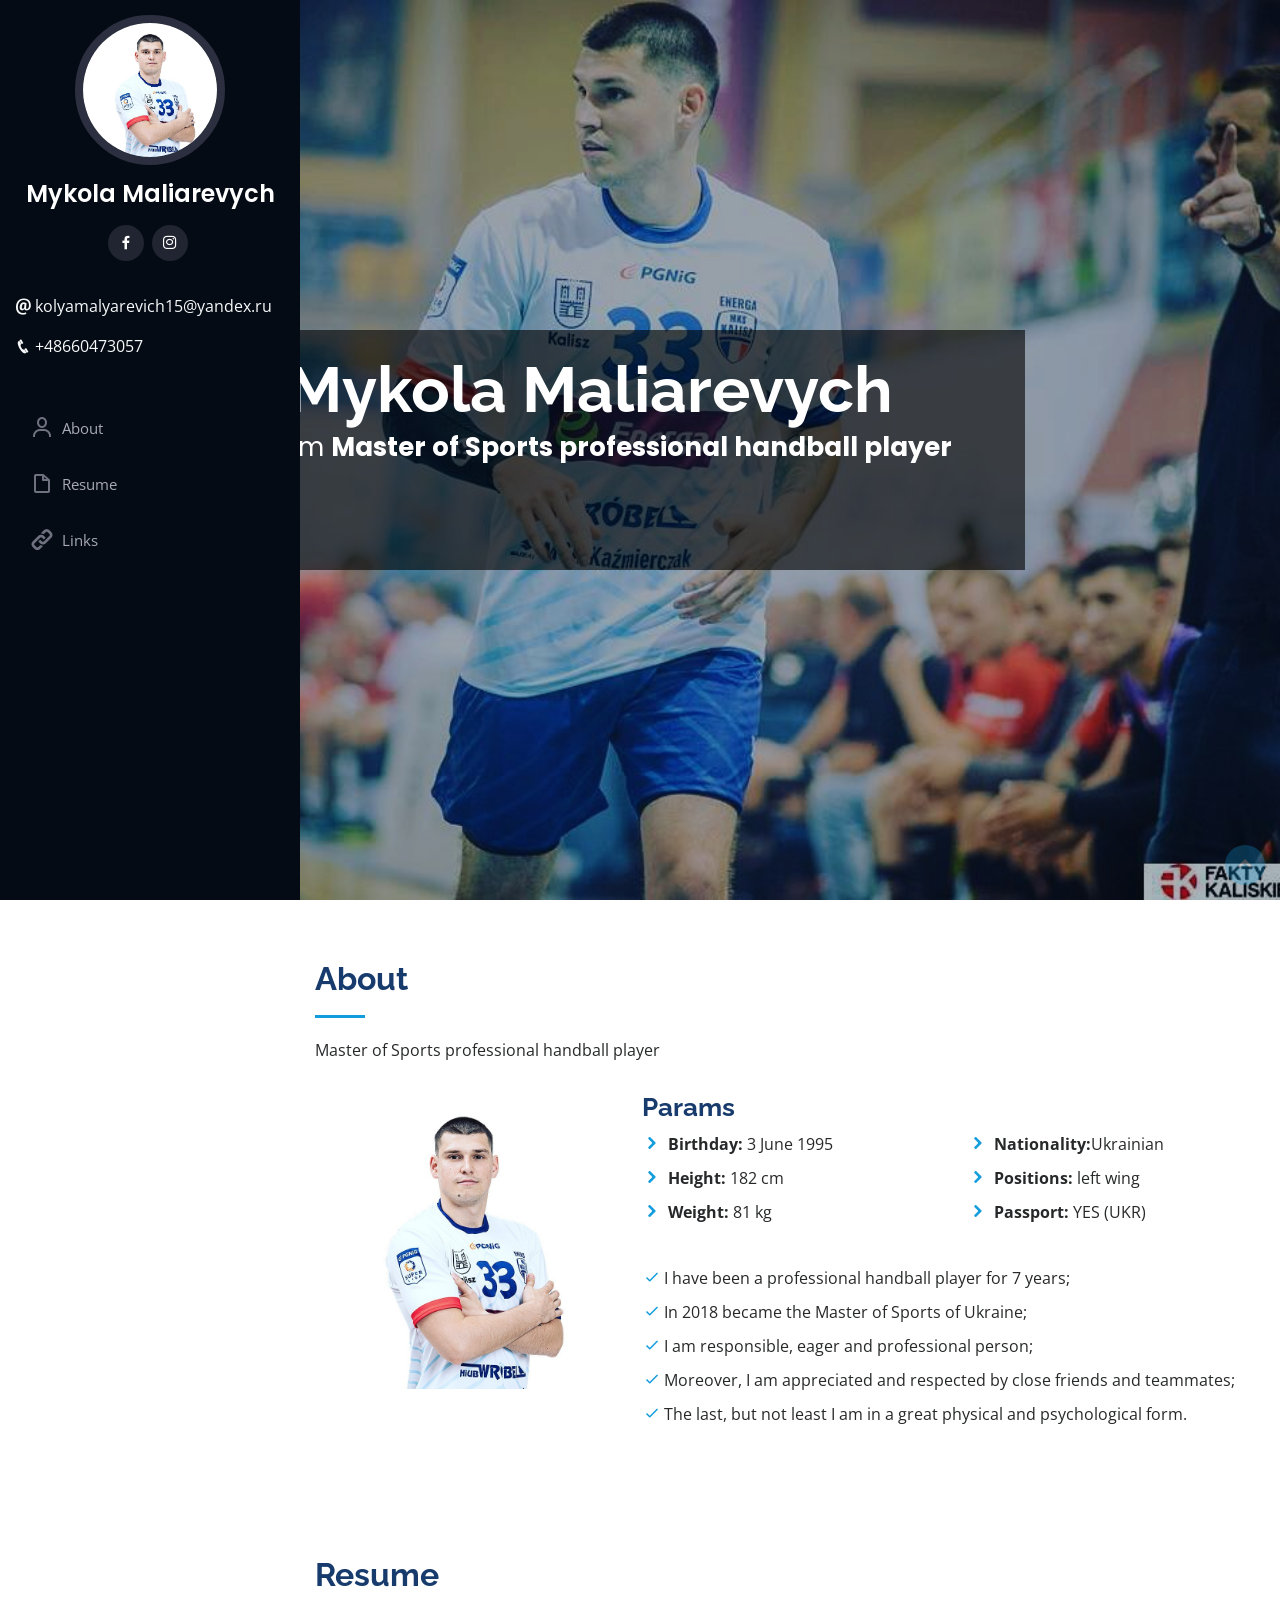
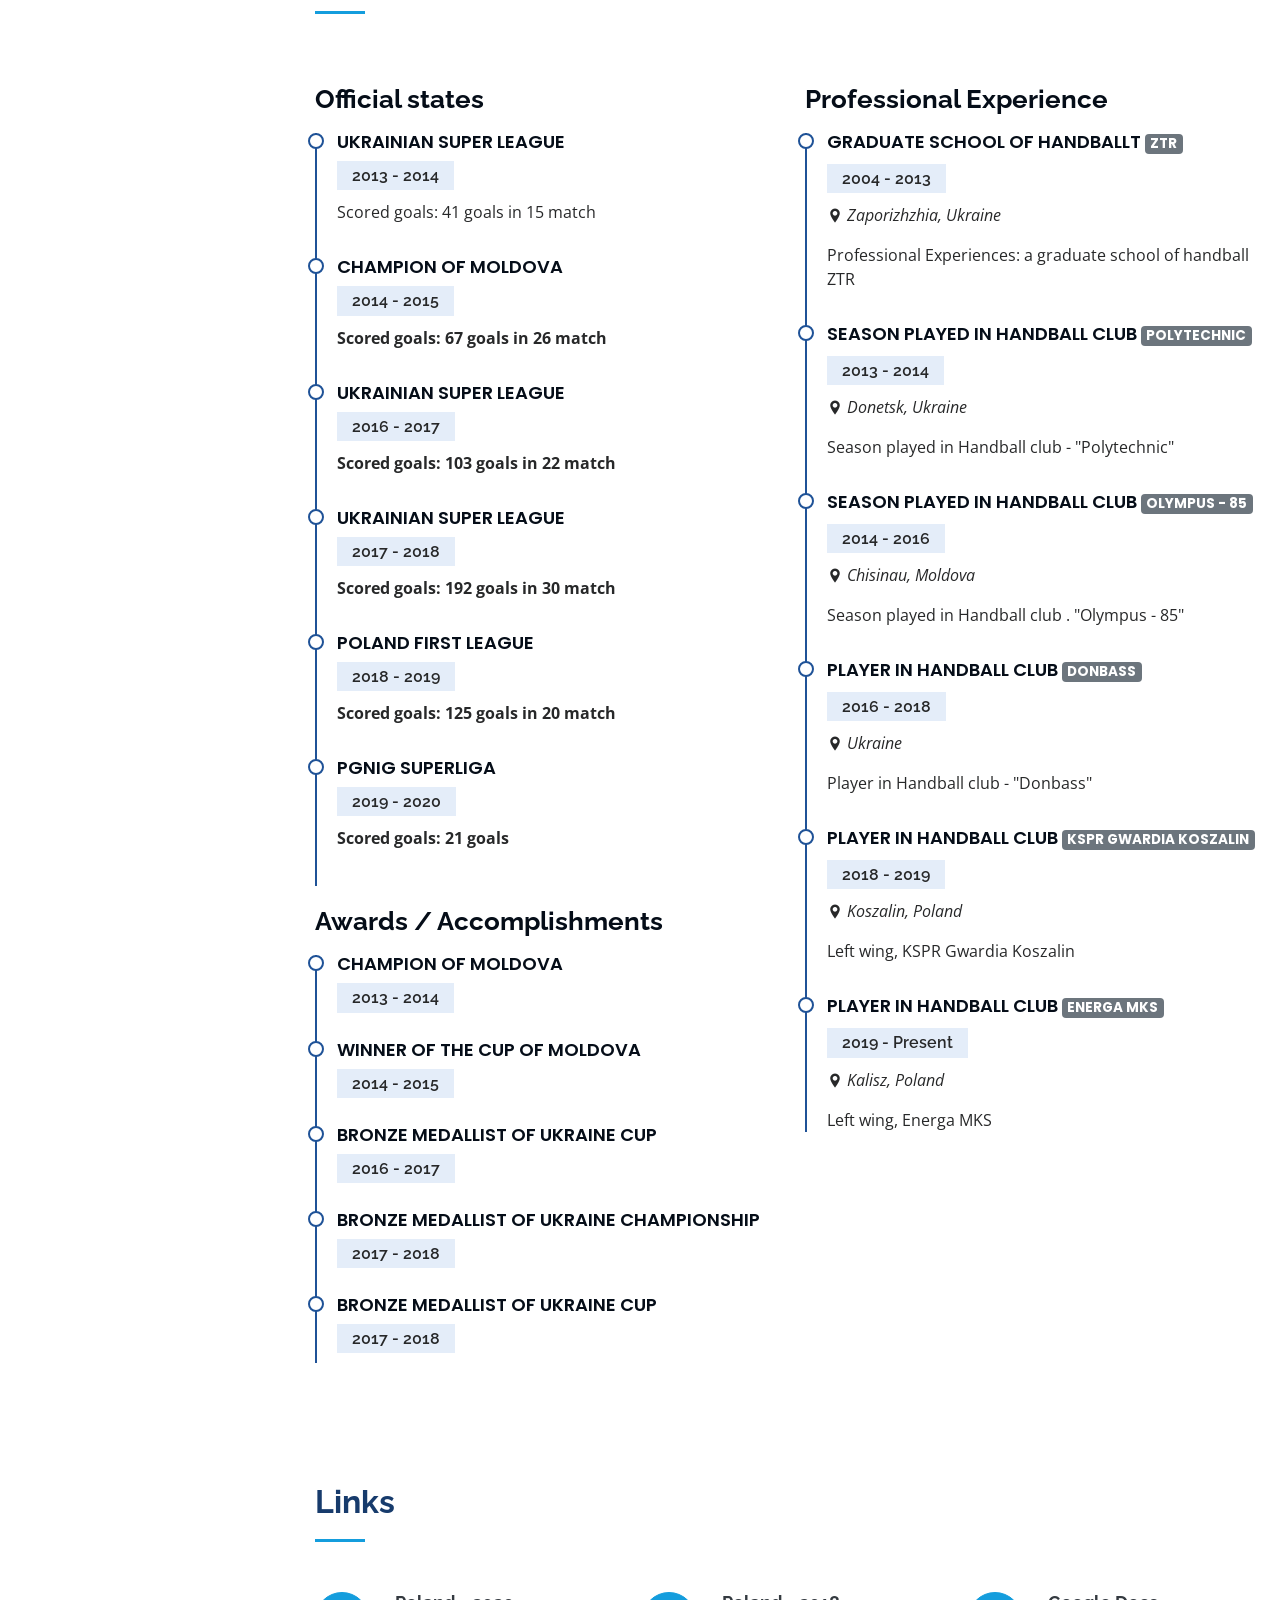
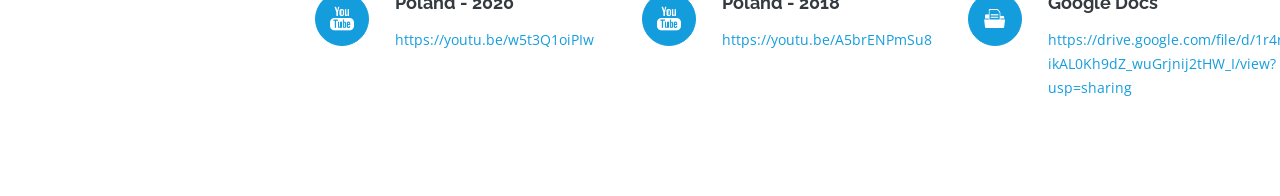
==== index.html @ 7cda7e7c "init" ====
<!DOCTYPE html>
<html lang="en">

<head>
  <meta charset="utf-8">
  <meta content="width=device-width, initial-scale=1.0" name="viewport">

  <title>Mykola Maliarevych - CV</title>
  <meta content="" name="descriptison">
  <meta content="" name="keywords">

  <!-- Favicons -->
  <link href="assets/img/favicon.png" rel="icon">
  <link href="assets/img/apple-touch-icon.png" rel="apple-touch-icon">

  <!-- Google Fonts -->
  <link
    href="https://fonts.googleapis.com/css?family=Open+Sans:300,300i,400,400i,600,600i,700,700i|Raleway:300,300i,400,400i,500,500i,600,600i,700,700i|Poppins:300,300i,400,400i,500,500i,600,600i,700,700i"
    rel="stylesheet">

  <!-- Vendor CSS Files -->
  <link href="assets/vendor/bootstrap/css/bootstrap.min.css" rel="stylesheet">
  <link href="assets/vendor/icofont/icofont.min.css" rel="stylesheet">
  <link href="assets/vendor/boxicons/css/boxicons.min.css" rel="stylesheet">
  <link href="assets/vendor/venobox/venobox.css" rel="stylesheet">
  <link href="assets/vendor/owl.carousel/assets/owl.carousel.min.css" rel="stylesheet">
  <link href="assets/vendor/aos/aos.css" rel="stylesheet">

  <!-- Template Main CSS File -->
  <link href="assets/css/style.css" rel="stylesheet">

  <!-- =======================================================
  * Template Name: iPortfolio - v1.2.1
  * Template URL: https://bootstrapmade.com/iportfolio-bootstrap-portfolio-websites-template/
  * Author: BootstrapMade.com
  * License: https://bootstrapmade.com/license/
  ======================================================== -->
</head>

<body>
  <!-- ======= Mobile nav toggle button ======= -->
  <button type="button" class="mobile-nav-toggle d-xl-none"><i class="icofont-navigation-menu"></i></button>

  <!-- ======= Header ======= -->
  <header id="header">
    <div class="d-flex flex-column">

      <div class="profile">
        <img src="assets/img/profile-img.jpg" alt="" class="img-fluid rounded-circle">
        <h1 class="text-light"><a href="index.html">Mykola Maliarevych</a></h1>
        <div class="social-links mt-3 text-center">
          <a href="https://www.facebook.com/kolya.malyarevich" class="facebook"><i class="bx bxl-facebook"></i></a>
          <a href="https://www.instagram.com/kolya_maliarevych/" class="instagram"><i class="bx bxl-instagram"></i></a>
          <!-- <a href="#" class="linkedin"><i class="bx bxl-linkedin"></i></a> -->
        </div>
        <div>
          <p class="text-light"><i class="icofont-ui-email"> </i> <span> kolyamalyarevich15@yandex.ru</span></p>
          <p class="text-light"><i class="icofont-phone"></i></i> <span> +48660473057</span></p>
        </div>
      </div>

      <nav class="nav-menu">
        <ul>
          <!-- <li class="active"><a href="#hero"><i class="bx bx-home"></i> <span>Home</span></a></li>  -->
          <li><a href="#about"><i class="bx bx-user"></i> <span>About</span></a></li>
          <li><a href="#resume"><i class="bx bx-file-blank"></i> <span>Resume</span></a></li>
          <li><a href="#links"><i class="icofont-link"></i> Links</a></li>

        </ul>
      </nav><!-- .nav-menu -->
      <button type="button" class="mobile-nav-toggle d-xl-none"><i class="icofont-navigation-menu"></i></button>

    </div>
  </header><!-- End Header -->
  <header id="header2">
    <div class="d-flex flex-column">

      <div class="profile">
        <img src="assets/img/profile-img.jpg" alt="" class="img-fluid rounded-circle">
        <h1 class="text-light"><a href="index.html">Mykola Maliarevych</a></h1>
        <div class="social-links mt-3 text-center">
          <a href="https://www.facebook.com/kolya.malyarevich" class="facebook"><i class="bx bxl-facebook"></i></a>
          <a href="https://www.instagram.com/kolya_maliarevych/" class="instagram"><i class="bx bxl-instagram"></i></a>
          <!-- <a href="#" class="linkedin"><i class="bx bxl-linkedin"></i></a> -->
        </div>
        <hr>
        <div>
          <p class="text-light"><i class="icofont-ui-email"> </i> <span> kolyamalyarevich15@yandex.ru</span></p>
          <p class="text-light"><i class="icofont-phone"></i></i> <span> +48660473057</span></p>
        </div>
      </div>

      <nav class="nav-menu">
        <ul>
          <!-- <li class="active"><a href="#hero"><i class="bx bx-home"></i> <span>Home</span></a></li>  -->
          <li><a href="#about"><i class="bx bx-user"></i> <span>About</span></a></li>
          <li><a href="#resume"><i class="bx bx-file-blank"></i> <span>Resume</span></a></li>
          <li><a href="#links"><i class="icofont-link"></i> Links</a></li>

        </ul>
      </nav><!-- .nav-menu -->
      <button type="button" class="mobile-nav-toggle d-xl-none"><i class="icofont-navigation-menu"></i></button>

    </div>
  </header><!-- End Header -->

  <!-- ======= Hero Section ======= -->
  <section id="hero" class="d-flex flex-column justify-content-center align-items-center">
    <div class="hero-container" data-aos="fade-in">
      <h1>Mykola Maliarevych</h1>
      <p>I'm <b>Master of Sports professional handball player</b></p>
    </div>
  </section><!-- End Hero -->

  <main id="main">

    <!-- ======= About Section ======= -->
    <section id="about" class="about">
      <div class="container">

        <div class="section-title">
          <h2>About</h2>
          <p>Master of Sports professional handball player</p>
        </div>

        <div class="row">
          <div class="col-lg-4" data-aos="fade-right">
            <img src="assets/img/profile-img.jpg" class="img-fluid" alt="">
          </div>
          <div class="col-lg-8 pt-4 pt-lg-0 content" data-aos="fade-left">
            <h3>Params</h3>
            <div class="row">
              <div class="col-lg-6">
                <ul>
                  <li><i class="icofont-rounded-right"></i> <strong>Birthday:</strong> 3 June 1995</li>
                  <li><i class="icofont-rounded-right"></i> <strong>Height:</strong> 182 cm</li>
                  <li><i class="icofont-rounded-right"></i> <strong>Weight:</strong> 81 kg</li>
                </ul>
              </div>
              <div class="col-lg-6">
                <ul>
                  <li><i class="icofont-rounded-right"></i> <strong>Nationality:</strong>Ukrainian</li>
                  <li><i class="icofont-rounded-right"></i> <strong>Positions:</strong> left wing</li>
                  <li><i class="icofont-rounded-right"></i> <strong>Passport:</strong> YES (UKR)</li>
                </ul>
              </div>
            </div>
            <p>
              <ul class="list-group">
                <li><i class="icofont-check-alt"></i>I have been a professional handball player for 7 years;</li>
                <li><i class="icofont-check-alt"></i>In 2018 became the Master of Sports of Ukraine;</li>
                <li><i class="icofont-check-alt"></i>I am responsible, eager and professional person;</li>
                <li><i class="icofont-check-alt"></i>Moreover, I am appreciated and respected by close friends and teammates;</li>
                <li><i class="icofont-check-alt"></i>The last, but not least I am in a great physical and psychological form.</li>
              </ul>
            </p>
          </div>
        </div>

      </div>
    </section><!-- End About Section -->

    <!-- ======= Facts Section ======= -->
    <!-- <section id="facts" class="facts">
      <div class="container">

        <div class="section-title">
          <h2>Facts</h2>
          <p>Magnam dolores commodi suscipit. Necessitatibus eius consequatur ex aliquid fuga eum quidem. Sit sint
            consectetur velit. Quisquam quos quisquam cupiditate. Et nemo qui impedit suscipit alias ea. Quia fugiat sit
            in iste officiis commodi quidem hic quas.</p>
        </div>

        <div class="row no-gutters">

          <div class="col-lg-3 col-md-6 d-md-flex align-items-md-stretch" data-aos="fade-up">
            <div class="count-box">
              <i class="icofont-simple-smile"></i>
              <span data-toggle="counter-up">232</span>
              <p><strong>Happy Clients</strong> consequuntur quae</p>
            </div>
          </div>

          <div class="col-lg-3 col-md-6 d-md-flex align-items-md-stretch" data-aos="fade-up" data-aos-delay="100">
            <div class="count-box">
              <i class="icofont-document-folder"></i>
              <span data-toggle="counter-up">521</span>
              <p><strong>Projects</strong> adipisci atque cum quia aut</p>
            </div>
          </div>

          <div class="col-lg-3 col-md-6 d-md-flex align-items-md-stretch" data-aos="fade-up" data-aos-delay="200">
            <div class="count-box">
              <i class="icofont-live-support"></i>
              <span data-toggle="counter-up">1,463</span>
              <p><strong>Hours Of Support</strong> aut commodi quaerat</p>
            </div>
          </div>

          <div class="col-lg-3 col-md-6 d-md-flex align-items-md-stretch" data-aos="fade-up" data-aos-delay="300">
            <div class="count-box">
              <i class="icofont-users-alt-5"></i>
              <span data-toggle="counter-up">15</span>
              <p><strong>Hard Workers</strong> rerum asperiores dolor</p>
            </div>
          </div>

        </div>

      </div>
    </section> -->
    <!-- End Facts Section -->

    <!-- ======= Skills Section ======= -->
    <!-- <section id="skills" class="skills section-bg">
      <div class="container">

        <div class="section-title">
          <h2>Skills</h2>
          <p>Magnam dolores commodi suscipit. Necessitatibus eius consequatur ex aliquid fuga eum quidem. Sit sint
            consectetur velit. Quisquam quos quisquam cupiditate. Et nemo qui impedit suscipit alias ea. Quia fugiat sit
            in iste officiis commodi quidem hic quas.</p>
        </div>

        <div class="row skills-content">

          <div class="col-lg-6" data-aos="fade-up">

            <div class="progress">
              <span class="skill">HTML <i class="val">100%</i></span>
              <div class="progress-bar-wrap">
                <div class="progress-bar" role="progressbar" aria-valuenow="100" aria-valuemin="0" aria-valuemax="100">
                </div>
              </div>
            </div>

            <div class="progress">
              <span class="skill">CSS <i class="val">90%</i></span>
              <div class="progress-bar-wrap">
                <div class="progress-bar" role="progressbar" aria-valuenow="90" aria-valuemin="0" aria-valuemax="100">
                </div>
              </div>
            </div>

            <div class="progress">
              <span class="skill">JavaScript <i class="val">75%</i></span>
              <div class="progress-bar-wrap">
                <div class="progress-bar" role="progressbar" aria-valuenow="75" aria-valuemin="0" aria-valuemax="100">
                </div>
              </div>
            </div>

          </div>

          <div class="col-lg-6" data-aos="fade-up" data-aos-delay="100">

            <div class="progress">
              <span class="skill">PHP <i class="val">80%</i></span>
              <div class="progress-bar-wrap">
                <div class="progress-bar" role="progressbar" aria-valuenow="80" aria-valuemin="0" aria-valuemax="100">
                </div>
              </div>
            </div>

            <div class="progress">
              <span class="skill">WordPress/CMS <i class="val">90%</i></span>
              <div class="progress-bar-wrap">
                <div class="progress-bar" role="progressbar" aria-valuenow="90" aria-valuemin="0" aria-valuemax="100">
                </div>
              </div>
            </div>

            <div class="progress">
              <span class="skill">Photoshop <i class="val">55%</i></span>
              <div class="progress-bar-wrap">
                <div class="progress-bar" role="progressbar" aria-valuenow="55" aria-valuemin="0" aria-valuemax="100">
                </div>
              </div>
            </div>

          </div>

        </div>

      </div>
    </section> -->
    <!-- End Skills Section -->

    <!-- ======= Resume Section ======= -->
    <section id="resume" class="resume">
      <div class="container">

        <div class="section-title">
          <h2>Resume</h2>
          <p></p>
        </div>

        <div class="row">
          <div class="col-lg-6" data-aos="fade-right">

            <h3 class="resume-title">Official states</h3>
            <div class="resume-item">
              <h4>Ukrainian Super league</h4>
              <h5>2013 - 2014</h5>
              <p>Scored goals: 41 goals in 15 match</p>
            </div>
            <div class="resume-item">
              <h4>Champion of Moldova</h4>
              <h5>2014 - 2015</h5>
              <p><b>Scored goals: 67 goals in 26 match</b></p>
            </div>
            <div class="resume-item">
              <h4>Ukrainian Super league</h4>
              <h5>2016 - 2017</h5>
              <p><b>Scored goals: 103 goals in 22 match</b></p>
            </div>
            <div class="resume-item">
              <h4>Ukrainian Super league</h4>
              <h5>2017 - 2018</h5>
              <p><b>Scored goals: 192 goals in 30 match</b></p>
            </div>
            <div class="resume-item">
              <h4>Poland first league</h4>
              <h5>2018 - 2019</h5>
              <p><b>Scored goals: 125 goals in 20 match</b></p>
            </div>
            <div class="resume-item">
              <h4>PGNiG Superliga</h4>
              <h5>2019 - 2020</h5>
              <p><b>Scored goals: 21 goals</b></p>
            </div>
            
            <h3 class="resume-title">Awards / Accomplishments</h3>
            <div class="resume-item">
              <h4>Champion of Moldova</h4>
              <h5>2013 - 2014</h5>
            </div>
            <div class="resume-item">
              <h4>Winner of the Cup of Moldova</h4>
              <h5>2014 - 2015</h5>
            </div>
            <div class="resume-item">
              <h4>Bronze medallist of Ukraine Cup</h4>
              <h5>2016 - 2017</h5>
            </div>
            <div class="resume-item">
              <h4>Bronze medallist of Ukraine championship</h4>
              <h5>2017 - 2018</h5>
            </div>
            <div class="resume-item">
              <h4>Bronze medallist of Ukraine Cup</h4>
              <h5>2017 - 2018</h5>
            </div>
          </div>
          <div class="col-lg-6" data-aos="fade-left" data-aos-delay="100">
            <h3 class="resume-title">Professional Experience</h3>
            <div class="resume-item">
              <h4>Graduate School of Handballt <span class="badge badge-secondary">ZTR</span></h4>
              <h5>2004 - 2013</h5>
              <p><i class="icofont-location-pin"></i> <em> Zaporizhzhia, Ukraine</em></p>
              <p>Professional Experiences: a graduate school of handball ZTR</p>
            </div>
            <div class="resume-item">
              <h4>Season Played in Handball club <span class="badge badge-secondary">Polytechnic</span></h4>
              <h5>2013 - 2014</h5>
              <p><i class="icofont-location-pin"></i> <em> Donetsk, Ukraine</em></p>
              <p>Season played in Handball club - "Polytechnic"</p>
            </div>
            <div class="resume-item">
              <h4>Season Played in Handball club <span class="badge badge-secondary">Olympus - 85</span></h4>
              <h5>2014 - 2016</h5>
              <p><i class="icofont-location-pin"></i> <em> Chisinau, Moldova</em></p>
              <p>Season played in Handball club . "Olympus - 85"</p>
            </div>
            <div class="resume-item">
              <h4>Player in Handball club <span class="badge badge-secondary">Donbass</span></h4>
              <h5>2016 - 2018</h5>
              <p><i class="icofont-location-pin"></i> <em> Ukraine</em></p>
              <p>Player in Handball club - "Donbass"</p>
            </div>
            <div class="resume-item">
              <h4>Player in Handball club <span class="badge badge-secondary">KSPR Gwardia Koszalin</span></h4>
              <h5>2018 - 2019</h5>
              <p><i class="icofont-location-pin"></i> <em> Koszalin, Poland</em></p>
              <p>Left wing, KSPR Gwardia Koszalin</p>
            </div>
            <div class="resume-item">
              <h4>Player in Handball club <span class="badge badge-secondary">Energa MKS</span></h4>
              <h5>2019 - Present</h5>
              <p><i class="icofont-location-pin"></i> <em> Kalisz, Poland</em></p>
              <p>Left wing, Energa MKS</p>
            </div>
          </div>
        </div>

      </div>
    </section><!-- End Resume Section -->

    <!-- ======= Portfolio Section ======= -->
    <!-- <section id="portfolio" class="portfolio section-bg">
      <div class="container">

        <div class="section-title">
          <h2>Portfolio</h2>
          <p>Magnam dolores commodi suscipit. Necessitatibus eius consequatur ex aliquid fuga eum quidem. Sit sint consectetur velit. Quisquam quos quisquam cupiditate. Et nemo qui impedit suscipit alias ea. Quia fugiat sit in iste officiis commodi quidem hic quas.</p>
        </div>

        <div class="row" data-aos="fade-up">
          <div class="col-lg-12 d-flex justify-content-center">
            <ul id="portfolio-flters">
              <li data-filter="*" class="filter-active">All</li>
              <li data-filter=".filter-app">App</li>
              <li data-filter=".filter-card">Card</li>
              <li data-filter=".filter-web">Web</li>
            </ul>
          </div>
        </div>

        <div class="row portfolio-container" data-aos="fade-up" data-aos-delay="100">

          <div class="col-lg-4 col-md-6 portfolio-item filter-app">
            <div class="portfolio-wrap">
              <img src="assets/img/portfolio/portfolio-1.jpg" class="img-fluid" alt="">
              <div class="portfolio-links">
                <a href="assets/img/portfolio/portfolio-1.jpg" data-gall="portfolioGallery" class="venobox" title="App 1"><i class="bx bx-plus"></i></a>
                <a href="#" title="More Details"><i class="bx bx-link"></i></a>
              </div>
            </div>
          </div>

          <div class="col-lg-4 col-md-6 portfolio-item filter-web">
            <div class="portfolio-wrap">
              <img src="assets/img/portfolio/portfolio-2.jpg" class="img-fluid" alt="">
              <div class="portfolio-links">
                <a href="assets/img/portfolio/portfolio-2.jpg" data-gall="portfolioGallery" class="venobox" title="Web 3"><i class="bx bx-plus"></i></a>
                <a href="#" title="More Details"><i class="bx bx-link"></i></a>
              </div>
            </div>
          </div>

          <div class="col-lg-4 col-md-6 portfolio-item filter-app">
            <div class="portfolio-wrap">
              <img src="assets/img/portfolio/portfolio-3.jpg" class="img-fluid" alt="">
              <div class="portfolio-links">
                <a href="assets/img/portfolio/portfolio-3.jpg" data-gall="portfolioGallery" class="venobox" title="App 2"><i class="bx bx-plus"></i></a>
                <a href="#" title="More Details"><i class="bx bx-link"></i></a>
              </div>
            </div>
          </div>

          <div class="col-lg-4 col-md-6 portfolio-item filter-card">
            <div class="portfolio-wrap">
              <img src="assets/img/portfolio/portfolio-4.jpg" class="img-fluid" alt="">
              <div class="portfolio-links">
                <a href="assets/img/portfolio/portfolio-4.jpg" data-gall="portfolioGallery" class="venobox" title="Card 2"><i class="bx bx-plus"></i></a>
                <a href="#" title="More Details"><i class="bx bx-link"></i></a>
              </div>
            </div>
          </div>

          <div class="col-lg-4 col-md-6 portfolio-item filter-web">
            <div class="portfolio-wrap">
              <img src="assets/img/portfolio/portfolio-5.jpg" class="img-fluid" alt="">
              <div class="portfolio-links">
                <a href="assets/img/portfolio/portfolio-5.jpg" data-gall="portfolioGallery" class="venobox" title="Web 2"><i class="bx bx-plus"></i></a>
                <a href="#" title="More Details"><i class="bx bx-link"></i></a>
              </div>
            </div>
          </div>

          <div class="col-lg-4 col-md-6 portfolio-item filter-app">
            <div class="portfolio-wrap">
              <img src="assets/img/portfolio/portfolio-6.jpg" class="img-fluid" alt="">
              <div class="portfolio-links">
                <a href="assets/img/portfolio/portfolio-6.jpg" data-gall="portfolioGallery" class="venobox" title="App 3"><i class="bx bx-plus"></i></a>
                <a href="#" title="More Details"><i class="bx bx-link"></i></a>
              </div>
            </div>
          </div>

          <div class="col-lg-4 col-md-6 portfolio-item filter-card">
            <div class="portfolio-wrap">
              <img src="assets/img/portfolio/portfolio-7.jpg" class="img-fluid" alt="">
              <div class="portfolio-links">
                <a href="assets/img/portfolio/portfolio-7.jpg" data-gall="portfolioGallery" class="venobox" title="Card 1"><i class="bx bx-plus"></i></a>
                <a href="#" title="More Details"><i class="bx bx-link"></i></a>
              </div>
            </div>
          </div>

          <div class="col-lg-4 col-md-6 portfolio-item filter-card">
            <div class="portfolio-wrap">
              <img src="assets/img/portfolio/portfolio-8.jpg" class="img-fluid" alt="">
              <div class="portfolio-links">
                <a href="assets/img/portfolio/portfolio-8.jpg" data-gall="portfolioGallery" class="venobox" title="Card 3"><i class="bx bx-plus"></i></a>
                <a href="#" title="More Details"><i class="bx bx-link"></i></a>
              </div>
            </div>
          </div>

          <div class="col-lg-4 col-md-6 portfolio-item filter-web">
            <div class="portfolio-wrap">
              <img src="assets/img/portfolio/portfolio-9.jpg" class="img-fluid" alt="">
              <div class="portfolio-links">
                <a href="assets/img/portfolio/portfolio-9.jpg" data-gall="portfolioGallery" class="venobox" title="Web 3"><i class="bx bx-plus"></i></a>
                <a href="#" title="More Details"><i class="bx bx-link"></i></a>
              </div>
            </div>
          </div>

        </div>

      </div>
    </section> -->
    <!-- End Portfolio Section -->

    <!-- ======= Services Section ======= -->
    <section id="links" class="services">
      <div class="container">

        <div class="section-title">
          <h2>Links</h2>
        </div>

        <div class="row">
          <div class="col-lg-4 col-md-6 icon-box" data-aos="fade-up">
            <a href="https://youtu.be/w5t3Q1oiPIw"><div class="icon"><i class="icofont-brand-youtube"></i></div></a>
            <h4 class="title"><a href="https://youtu.be/w5t3Q1oiPIw">Poland - 2020</a></h4>
            <p class="description"><a href="https://youtu.be/w5t3Q1oiPIw">https://youtu.be/w5t3Q1oiPIw</a></p>
          </div>
          <div class="col-lg-4 col-md-6 icon-box" data-aos="fade-up">
            <a href="https://youtu.be/A5brENPmSu8"><div class="icon"><i class="icofont-brand-youtube"></i></div></a>
            <h4 class="title"><a href="https://youtu.be/A5brENPmSu8">Poland - 2018</a></h4>
            <p class="description"><a href="https://youtu.be/A5brENPmSu8">https://youtu.be/A5brENPmSu8</a></p>
          </div>
          <div class="col-lg-4 col-md-6 icon-box" data-aos="fade-up" data-aos-delay="100">
            <a href="https://drive.google.com/file/d/1r4r_bP-ikAL0Kh9dZ_wuGrjnij2tHW_I/view?usp=sharing"></a><div class="icon"><i class="icofont-document-folder"></i></div><a href="https://drive.google.com/file/d/1r4r_bP-ikAL0Kh9dZ_wuGrjnij2tHW_I/view?usp=sharing"></a>
            <h4 class="title"><a href="https://drive.google.com/file/d/1r4r_bP-ikAL0Kh9dZ_wuGrjnij2tHW_I/view?usp=sharing">Google Docs</a></h4>
            <p class="description"><a href="https://drive.google.com/file/d/1r4r_bP-ikAL0Kh9dZ_wuGrjnij2tHW_I/view?usp=sharing">https://drive.google.com/file/d/1r4r_bP-ikAL0Kh9dZ_wuGrjnij2tHW_I/view?usp=sharing</a></p>
          </div>
        </div>

      </div>
    </section><!-- End Services Section -->

    <!-- ======= Testimonials Section ======= -->
    <!-- <section id="testimonials" class="testimonials section-bg">
      <div class="container">

        <div class="section-title">
          <h2>Testimonials</h2>
          <p>Magnam dolores commodi suscipit. Necessitatibus eius consequatur ex aliquid fuga eum quidem. Sit sint consectetur velit. Quisquam quos quisquam cupiditate. Et nemo qui impedit suscipit alias ea. Quia fugiat sit in iste officiis commodi quidem hic quas.</p>
        </div>

        <div class="owl-carousel testimonials-carousel">

          <div class="testimonial-item" data-aos="fade-up">
            <p>
              <i class="bx bxs-quote-alt-left quote-icon-left"></i>
              Proin iaculis purus consequat sem cure digni ssim donec porttitora entum suscipit rhoncus. Accusantium quam, ultricies eget id, aliquam eget nibh et. Maecen aliquam, risus at semper.
              <i class="bx bxs-quote-alt-right quote-icon-right"></i>
            </p>
            <img src="assets/img/testimonials/testimonials-1.jpg" class="testimonial-img" alt="">
            <h3>Saul Goodman</h3>
            <h4>Ceo &amp; Founder</h4>
          </div>

          <div class="testimonial-item" data-aos="fade-up" data-aos-delay="100">
            <p>
              <i class="bx bxs-quote-alt-left quote-icon-left"></i>
              Export tempor illum tamen malis malis eram quae irure esse labore quem cillum quid cillum eram malis quorum velit fore eram velit sunt aliqua noster fugiat irure amet legam anim culpa.
              <i class="bx bxs-quote-alt-right quote-icon-right"></i>
            </p>
            <img src="assets/img/testimonials/testimonials-2.jpg" class="testimonial-img" alt="">
            <h3>Sara Wilsson</h3>
            <h4>Designer</h4>
          </div>

          <div class="testimonial-item" data-aos="fade-up" data-aos-delay="200">
            <p>
              <i class="bx bxs-quote-alt-left quote-icon-left"></i>
              Enim nisi quem export duis labore cillum quae magna enim sint quorum nulla quem veniam duis minim tempor labore quem eram duis noster aute amet eram fore quis sint minim.
              <i class="bx bxs-quote-alt-right quote-icon-right"></i>
            </p>
            <img src="assets/img/testimonials/testimonials-3.jpg" class="testimonial-img" alt="">
            <h3>Jena Karlis</h3>
            <h4>Store Owner</h4>
          </div>

          <div class="testimonial-item" data-aos="fade-up" data-aos-delay="300">
            <p>
              <i class="bx bxs-quote-alt-left quote-icon-left"></i>
              Fugiat enim eram quae cillum dolore dolor amet nulla culpa multos export minim fugiat minim velit minim dolor enim duis veniam ipsum anim magna sunt elit fore quem dolore labore illum veniam.
              <i class="bx bxs-quote-alt-right quote-icon-right"></i>
            </p>
            <img src="assets/img/testimonials/testimonials-4.jpg" class="testimonial-img" alt="">
            <h3>Matt Brandon</h3>
            <h4>Freelancer</h4>
          </div>

          <div class="testimonial-item" data-aos="fade-up" data-aos-delay="400">
            <p>
              <i class="bx bxs-quote-alt-left quote-icon-left"></i>
              Quis quorum aliqua sint quem legam fore sunt eram irure aliqua veniam tempor noster veniam enim culpa labore duis sunt culpa nulla illum cillum fugiat legam esse veniam culpa fore nisi cillum quid.
              <i class="bx bxs-quote-alt-right quote-icon-right"></i>
            </p>
            <img src="assets/img/testimonials/testimonials-5.jpg" class="testimonial-img" alt="">
            <h3>John Larson</h3>
            <h4>Entrepreneur</h4>
          </div>

        </div>

      </div>
    </section> -->
    <!-- End Testimonials Section -->

    <!-- ======= Contact Section ======= -->
    <!-- <section id="contact" class="contact">
      <div class="container">

        <div class="section-title">
          <h2>Contact</h2>
          <p>Magnam dolores commodi suscipit. Necessitatibus eius consequatur ex aliquid fuga eum quidem. Sit sint consectetur velit. Quisquam quos quisquam cupiditate. Et nemo qui impedit suscipit alias ea. Quia fugiat sit in iste officiis commodi quidem hic quas.</p>
        </div>

        <div class="row" data-aos="fade-in">

          <div class="col-lg-5 d-flex align-items-stretch">
            <div class="info">
              <div class="address">
                <i class="icofont-google-map"></i>
                <h4>Location:</h4>
                <p>A108 Adam Street, New York, NY 535022</p>
              </div>

              <div class="email">
                <i class="icofont-envelope"></i>
                <h4>Email:</h4>
                <p>info@example.com</p>
              </div>

              <div class="phone">
                <i class="icofont-phone"></i>
                <h4>Call:</h4>
                <p>+1 5589 55488 55s</p>
              </div>

              <iframe src="https://www.google.com/maps/embed?pb=!1m14!1m8!1m3!1d12097.433213460943!2d-74.0062269!3d40.7101282!3m2!1i1024!2i768!4f13.1!3m3!1m2!1s0x0%3A0xb89d1fe6bc499443!2sDowntown+Conference+Center!5e0!3m2!1smk!2sbg!4v1539943755621" frameborder="0" style="border:0; width: 100%; height: 290px;" allowfullscreen></iframe>
            </div>

          </div>

          <div class="col-lg-7 mt-5 mt-lg-0 d-flex align-items-stretch">
            <form action="forms/contact.php" method="post" role="form" class="php-email-form">
              <div class="form-row">
                <div class="form-group col-md-6">
                  <label for="name">Your Name</label>
                  <input type="text" name="name" class="form-control" id="name" data-rule="minlen:4" data-msg="Please enter at least 4 chars" />
                  <div class="validate"></div>
                </div>
                <div class="form-group col-md-6">
                  <label for="name">Your Email</label>
                  <input type="email" class="form-control" name="email" id="email" data-rule="email" data-msg="Please enter a valid email" />
                  <div class="validate"></div>
                </div>
              </div>
              <div class="form-group">
                <label for="name">Subject</label>
                <input type="text" class="form-control" name="subject" id="subject" data-rule="minlen:4" data-msg="Please enter at least 8 chars of subject" />
                <div class="validate"></div>
              </div>
              <div class="form-group">
                <label for="name">Message</label>
                <textarea class="form-control" name="message" rows="10" data-rule="required" data-msg="Please write something for us"></textarea>
                <div class="validate"></div>
              </div>
              <div class="mb-3">
                <div class="loading">Loading</div>
                <div class="error-message"></div>
                <div class="sent-message">Your message has been sent. Thank you!</div>
              </div>
              <div class="text-center"><button type="submit">Send Message</button></div>
            </form>
          </div>

        </div>

      </div>
    </section>
    End Contact Section -->

  </main><!-- End #main -->

  <!-- ======= Footer ======= -->
  <footer id="footer">
    <div class="container">
      <div class="copyright">
        <!-- &copy; Copyright <strong><span>iPortfolio</span></strong> -->
      </div>
      <div class="credits">
        <!-- All the links in the footer should remain intact. -->
        <!-- You can delete the links only if you purchased the pro version. -->
        <!-- Licensing information: https://bootstrapmade.com/license/ -->
        <!-- Purchase the pro version with working PHP/AJAX contact form: https://bootstrapmade.com/iportfolio-bootstrap-portfolio-websites-template/ -->
        <!-- Designed by <a href="https://bootstrapmade.com/">BootstrapMade</a> -->
      </div>
    </div>
  </footer><!-- End  Footer -->

  <a href="#" class="back-to-top"><i class="icofont-simple-up"></i></a>

  <!-- Vendor JS Files -->
  <script src="assets/vendor/jquery/jquery.min.js"></script>
  <script src="assets/vendor/bootstrap/js/bootstrap.bundle.min.js"></script>
  <script src="assets/vendor/jquery.easing/jquery.easing.min.js"></script>
  <script src="assets/vendor/php-email-form/validate.js"></script>
  <script src="assets/vendor/waypoints/jquery.waypoints.min.js"></script>
  <script src="assets/vendor/counterup/counterup.min.js"></script>
  <script src="assets/vendor/isotope-layout/isotope.pkgd.min.js"></script>
  <script src="assets/vendor/venobox/venobox.min.js"></script>
  <script src="assets/vendor/owl.carousel/owl.carousel.min.js"></script>
  <script src="assets/vendor/typed.js/typed.min.js"></script>
  <script src="assets/vendor/aos/aos.js"></script>

  <!-- Template Main JS File -->
  <script src="assets/js/main.js"></script>

</body>

</html>
---- assets/css/style.css ----
/**
* Template Name: iPortfolio - v1.2.1
* Template URL: https://bootstrapmade.com/iportfolio-bootstrap-portfolio-websites-template/
* Author: BootstrapMade.com
* License: https://bootstrapmade.com/license/
*/

/*--------------------------------------------------------------
# General
--------------------------------------------------------------*/
body {
  font-family: "Open Sans", sans-serif;
  color: #272829;
}

a {
  color: #149ddd;
}

a:hover {
  color: #37b3ed;
  text-decoration: none;
}

h1, h2, h3, h4, h5, h6 {
  font-family: "Raleway", sans-serif;
}

/*--------------------------------------------------------------
# Back to top button
--------------------------------------------------------------*/
.back-to-top {
  position: fixed;
  display: none;
  width: 40px;
  height: 40px;
  border-radius: 50px;
  right: 15px;
  bottom: 15px;
  background: #149ddd;
  color: #fff;
  transition: display 0.5s ease-in-out;
  z-index: 99999;
}

.back-to-top i {
  font-size: 24px;
  position: absolute;
  top: 7px;
  left: 8px;
}

.back-to-top:hover {
  color: #fff;
  background: #2eafec;
  transition: background 0.2s ease-in-out;
}

/*--------------------------------------------------------------
# Header
--------------------------------------------------------------*/
#header {
  position: absolute;
  top: 0;
  left: 0;
  bottom: 0;
  width: 300px;
  transition: all ease-in-out 0.5s;
  z-index: 9997;
  transition: all 0.5s;
  padding: 0 15px;
  background: #040b14;
  overflow-y: auto;
}

#header .profile img {
  margin: 15px auto;
  display: block;
  width: 150px;
  border: 8px solid #2c2f3f;
}

#header .profile h1 {
  font-size: 24px;
  margin: 0;
  padding: 0;
  font-weight: 600;
  -moz-text-align-last: center;
  text-align-last: center;
  font-family: "Poppins", sans-serif;
}

#header .profile h1 a, #header .profile h1 a:hover {
  color: #fff;
  text-decoration: none;
}

#header .profile .social-links a {
  font-size: 18px;
  display: inline-block;
  background: #212431;
  color: #fff;
  line-height: 1;
  padding: 8px 0;
  margin-right: 4px;
  border-radius: 50%;
  text-align: center;
  width: 36px;
  height: 36px;
  transition: 0.3s;
}

#header .profile .social-links a:hover {
  background: #149ddd;
  color: #fff;
  text-decoration: none;
}

#main {
  margin-left: 300px;
}

@media (max-width: 1199px) {
  #header {
    left: -300px;
  }
  #main {
    margin-left: 0;
  }
}
/*--------------------------------------------------------------
# Header
--------------------------------------------------------------*/
#header2 {
  position: fixed;
  top: 0;
  left: 0;
  bottom: 0;
  width: 300px;
  transition: all ease-in-out 0.5s;
  z-index: 9997;
  transition: all 0.5s;
  padding: 0 15px;
  background: #040b14;
  overflow-y: auto;
}

#header2 .profile img {
  margin: 15px auto;
  display: block;
  width: 150px;
  border: 8px solid #2c2f3f;
}

#header2 .profile h1 {
  font-size: 24px;
  margin: 0;
  padding: 0;
  font-weight: 600;
  -moz-text-align-last: center;
  text-align-last: center;
  font-family: "Poppins", sans-serif;
}

#header2 .profile h1 a, #header .profile h1 a:hover {
  color: #fff;
  text-decoration: none;
}

#header2 .profile .social-links a {
  font-size: 18px;
  display: inline-block;
  background: #212431;
  color: #fff;
  line-height: 1;
  padding: 8px 0;
  margin-right: 4px;
  border-radius: 50%;
  text-align: center;
  width: 36px;
  height: 36px;
  transition: 0.3s;
}

#header2 .profile .social-links a:hover {
  background: #149ddd;
  color: #fff;
  text-decoration: none;
}

#main {
  margin-left: 300px;
}

@media (max-width: 1199px) {
  #header2 {
    left: -300px;
  }
  #main {
    margin-left: 0;
  }
}

/*--------------------------------------------------------------
# Navigation Menu
--------------------------------------------------------------*/
/* Desktop Navigation */
.nav-menu {
  padding-top: 30px;
}

.nav-menu * {
  margin: 0;
  padding: 0;
  list-style: none;
}

.nav-menu > ul > li {
  position: relative;
  white-space: nowrap;
}

.nav-menu a {
  display: flex;
  align-items: center;
  color: #a8a9b4;
  padding: 12px 15px;
  margin-bottom: 8px;
  transition: 0.3s;
  font-size: 15px;
}

.nav-menu a i {
  font-size: 24px;
  padding-right: 8px;
  color: #6f7180;
}

.nav-menu a:hover, .nav-menu .active > a, .nav-menu li:hover > a {
  text-decoration: none;
  color: #fff;
}

.nav-menu a:hover i, .nav-menu .active > a i, .nav-menu li:hover > a i {
  color: #149ddd;
}

/* Mobile Navigation */
.mobile-nav-toggle {
  position: fixed;
  right: 15px;
  top: 15px;
  z-index: 9998;
  border: 0;
  background: none;
  font-size: 24px;
  transition: all 0.4s;
  outline: none !important;
  line-height: 1;
  cursor: pointer;
  text-align: right;
}

.mobile-nav-toggle i {
  color: #149ddd;
}

.mobile-nav-active {
  overflow: hidden;
}

.mobile-nav-active #header {
  left: 0;
}

.mobile-nav-active .mobile-nav-toggle i {
  color: #fff;
}

/*--------------------------------------------------------------
# Hero Section
--------------------------------------------------------------*/
#hero {
  width: 100%;
  height: 100vh;
  background: url("../img/hero-bg.jpg") top center;
  background-size: cover;
}

#hero:before {
  content: "";
  background: rgba(5, 13, 24, 0.3);
  position: absolute;
  bottom: 0;
  top: 0;
  left: 0;
  right: 0;
  z-index: 1;
}

#hero .hero-container {
  position: relative;
  z-index: 2;
  min-width: 770px;
  max-width: 770px;
  min-height: 240px;
  background-color: #00000099;
  padding: 2rem;
  /* border-radius: 2rem; */
}

#hero h1 {
  margin: 0 0 10px 0;
  font-size: 64px;
  font-weight: 700;
  line-height: 56px;
  color: #fff;
}

#hero p {
  color: #fff;
  margin-bottom: 50px;
  font-size: 26px;
  font-family: "Poppins", sans-serif;
}

#hero p span {
  color: #fff;
  padding-bottom: 4px;
  letter-spacing: 1px;
  border-bottom: 3px solid #149ddd;
}

@media (min-width: 1024px) {
  #hero {
    background-attachment: fixed;
  }
}

@media (max-width: 768px) {
  #hero h1 {
    font-size: 28px;
    line-height: 36px;
  }
  #hero h2 {
    font-size: 18px;
    line-height: 24px;
    margin-bottom: 30px;
  }
}

/*--------------------------------------------------------------
# Sections General
--------------------------------------------------------------*/
section {
  padding: 60px 0;
  overflow: hidden;
}

.section-bg {
  background: #f5f8fd;
}

.section-title {
  padding-bottom: 30px;
}

.section-title h2 {
  font-size: 32px;
  font-weight: bold;
  margin-bottom: 20px;
  padding-bottom: 20px;
  position: relative;
  color: #173b6c;
}

.section-title h2::after {
  content: '';
  position: absolute;
  display: block;
  width: 50px;
  height: 3px;
  background: #149ddd;
  bottom: 0;
  left: 0;
}

.section-title p {
  margin-bottom: 0;
}

/*--------------------------------------------------------------
# About
--------------------------------------------------------------*/
.about .content h3 {
  font-weight: 700;
  font-size: 26px;
  color: #173b6c;
}

.about .content ul {
  list-style: none;
  padding: 0;
}

.about .content ul li {
  padding-bottom: 10px;
}

.about .content ul i {
  font-size: 20px;
  padding-right: 2px;
  color: #149ddd;
}

.about .content p:last-child {
  margin-bottom: 0;
}

/*--------------------------------------------------------------
# Facts
--------------------------------------------------------------*/
.facts {
  padding-bottom: 30px;
}

.facts .count-box {
  padding: 30px;
  width: 100%;
}

.facts .count-box i {
  display: block;
  font-size: 44px;
  color: #149ddd;
  float: left;
}

.facts .count-box span {
  font-size: 48px;
  line-height: 40px;
  display: block;
  font-weight: 700;
  color: #050d18;
  margin-left: 60px;
}

.facts .count-box p {
  padding: 15px 0 0 0;
  margin: 0 0 0 60px;
  font-family: "Raleway", sans-serif;
  font-size: 14px;
  color: #122f57;
}

.facts .count-box a {
  font-weight: 600;
  display: block;
  margin-top: 20px;
  color: #122f57;
  font-size: 15px;
  font-family: "Poppins", sans-serif;
  transition: ease-in-out 0.3s;
}

.facts .count-box a:hover {
  color: #1f5297;
}

/*--------------------------------------------------------------
# Akills
--------------------------------------------------------------*/
.skills .progress {
  height: 50px;
  display: block;
  background: none;
}

.skills .progress .skill {
  padding: 0;
  margin: 0 0 6px 0;
  text-transform: uppercase;
  display: block;
  font-weight: 600;
  font-family: "Poppins", sans-serif;
  color: #050d18;
}

.skills .progress .skill .val {
  float: right;
  font-style: normal;
}

.skills .progress-bar-wrap {
  background: #dce8f8;
}

.skills .progress-bar {
  width: 1px;
  height: 10px;
  transition: .9s;
  background-color: #149ddd;
}

/*--------------------------------------------------------------
# Resume
--------------------------------------------------------------*/
.resume .resume-title {
  font-size: 26px;
  font-weight: 700;
  margin-top: 20px;
  margin-bottom: 20px;
  color: #050d18;
}

.resume .resume-item {
  padding: 0 0 20px 20px;
  margin-top: -2px;
  border-left: 2px solid #1f5297;
  position: relative;
}

.resume .resume-item h4 {
  line-height: 18px;
  font-size: 18px;
  font-weight: 600;
  text-transform: uppercase;
  font-family: "Poppins", sans-serif;
  color: #050d18;
  margin-bottom: 10px;
}

.resume .resume-item h5 {
  font-size: 16px;
  background: #e4edf9;
  padding: 5px 15px;
  display: inline-block;
  font-weight: 600;
  margin-bottom: 10px;
}

.resume .resume-item ul {
  padding-left: 20px;
}

.resume .resume-item ul li {
  padding-bottom: 10px;
}

.resume .resume-item:last-child {
  padding-bottom: 0;
}

.resume .resume-item::before {
  content: "";
  position: absolute;
  width: 16px;
  height: 16px;
  border-radius: 50px;
  left: -9px;
  top: 0;
  background: #fff;
  border: 2px solid #1f5297;
}

/*--------------------------------------------------------------
# Portfolio
--------------------------------------------------------------*/
.portfolio .portfolio-item {
  margin-bottom: 30px;
}

.portfolio #portfolio-flters {
  padding: 0;
  margin: 0 auto 35px auto;
  list-style: none;
  text-align: center;
  background: #fff;
  border-radius: 50px;
  padding: 2px 15px;
}

.portfolio #portfolio-flters li {
  cursor: pointer;
  display: inline-block;
  padding: 10px 15px 8px 15px;
  font-size: 14px;
  font-weight: 600;
  line-height: 1;
  text-transform: uppercase;
  color: #272829;
  margin-bottom: 5px;
  transition: all 0.3s ease-in-out;
}

.portfolio #portfolio-flters li:hover, .portfolio #portfolio-flters li.filter-active {
  color: #149ddd;
}

.portfolio #portfolio-flters li:last-child {
  margin-right: 0;
}

.portfolio .portfolio-wrap {
  transition: 0.3s;
  position: relative;
  overflow: hidden;
  z-index: 1;
}

.portfolio .portfolio-wrap::before {
  content: "";
  background: rgba(255, 255, 255, 0.5);
  position: absolute;
  left: 0;
  right: 0;
  top: 0;
  bottom: 0;
  transition: all ease-in-out 0.3s;
  z-index: 2;
  opacity: 0;
}

.portfolio .portfolio-wrap .portfolio-links {
  opacity: 1;
  left: 0;
  right: 0;
  bottom: -60px;
  z-index: 3;
  position: absolute;
  transition: all ease-in-out 0.3s;
  display: flex;
  justify-content: center;
}

.portfolio .portfolio-wrap .portfolio-links a {
  color: #fff;
  font-size: 28px;
  text-align: center;
  background: rgba(20, 157, 221, 0.75);
  transition: 0.3s;
  width: 50%;
}

.portfolio .portfolio-wrap .portfolio-links a:hover {
  background: rgba(20, 157, 221, 0.95);
}

.portfolio .portfolio-wrap .portfolio-links a + a {
  border-left: 1px solid #37b3ed;
}

.portfolio .portfolio-wrap:hover::before {
  top: 0;
  left: 0;
  right: 0;
  bottom: 0;
  opacity: 1;
}

.portfolio .portfolio-wrap:hover .portfolio-links {
  opacity: 1;
  bottom: 0;
}

/*--------------------------------------------------------------
# Services
--------------------------------------------------------------*/
.services .icon-box {
  margin-bottom: 20px;
}

.services .icon {
  float: left;
  display: flex;
  align-items: center;
  justify-content: center;
  width: 54px;
  height: 54px;
  background: #149ddd;
  border-radius: 50%;
  transition: 0.5s;
  border: 1px solid #149ddd;
}

.services .icon i {
  color: #fff;
  font-size: 24px;
}

.services .icon-box:hover .icon {
  background: #fff;
}

.services .icon-box:hover .icon i {
  color: #149ddd;
}

.services .title {
  margin-left: 80px;
  font-weight: 700;
  margin-bottom: 15px;
  font-size: 18px;
}

.services .title a {
  color: #343a40;
}

.services .title a:hover {
  color: #149ddd;
}

.services .description {
  margin-left: 80px;
  line-height: 24px;
  font-size: 14px;
}

/*--------------------------------------------------------------
# Testimonials
--------------------------------------------------------------*/
.testimonials .testimonial-item {
  box-sizing: content-box;
  text-align: center;
  min-height: 320px;
}

.testimonials .testimonial-item .testimonial-img {
  width: 90px;
  border-radius: 50%;
  margin: 0 auto;
}

.testimonials .testimonial-item h3 {
  font-size: 18px;
  font-weight: bold;
  margin: 10px 0 5px 0;
  color: #111;
}

.testimonials .testimonial-item h4 {
  font-size: 14px;
  color: #999;
  margin: 0;
}

.testimonials .testimonial-item .quote-icon-left, .testimonials .testimonial-item .quote-icon-right {
  color: #c3e8fa;
  font-size: 26px;
}

.testimonials .testimonial-item .quote-icon-left {
  display: inline-block;
  left: -5px;
  position: relative;
}

.testimonials .testimonial-item .quote-icon-right {
  display: inline-block;
  right: -5px;
  position: relative;
  top: 10px;
}

.testimonials .testimonial-item p {
  font-style: italic;
  margin: 0 15px 15px 15px;
  padding: 20px;
  background: #fff;
  position: relative;
  margin-bottom: 35px;
  border-radius: 6px;
  box-shadow: 0px 2px 15px rgba(0, 0, 0, 0.1);
}

.testimonials .testimonial-item p::after {
  content: "";
  width: 0;
  height: 0;
  border-top: 20px solid #fff;
  border-right: 20px solid transparent;
  border-left: 20px solid transparent;
  position: absolute;
  bottom: -20px;
  left: calc(50% - 20px);
}

.testimonials .owl-nav, .testimonials .owl-dots {
  margin-top: 5px;
  text-align: center;
}

.testimonials .owl-dot {
  display: inline-block;
  margin: 0 5px;
  width: 12px;
  height: 12px;
  border-radius: 50%;
  background-color: #ddd !important;
}

.testimonials .owl-dot.active {
  background-color: #149ddd !important;
}

@media (max-width: 767px) {
  .testimonials {
    margin: 30px 10px;
  }
}

/*--------------------------------------------------------------
# Contact
--------------------------------------------------------------*/
.contact {
  padding-bottom: 130px;
}

.contact .info {
  padding: 30px;
  background: #fff;
  width: 100%;
  box-shadow: 0 0 24px 0 rgba(0, 0, 0, 0.12);
}

.contact .info i {
  font-size: 20px;
  color: #149ddd;
  float: left;
  width: 44px;
  height: 44px;
  background: #dff3fc;
  display: flex;
  justify-content: center;
  align-items: center;
  border-radius: 50px;
  transition: all 0.3s ease-in-out;
}

.contact .info h4 {
  padding: 0 0 0 60px;
  font-size: 22px;
  font-weight: 600;
  margin-bottom: 5px;
  color: #050d18;
}

.contact .info p {
  padding: 0 0 10px 60px;
  margin-bottom: 20px;
  font-size: 14px;
  color: #173b6c;
}

.contact .info .email p {
  padding-top: 5px;
}

.contact .info .social-links {
  padding-left: 60px;
}

.contact .info .social-links a {
  font-size: 18px;
  display: inline-block;
  background: #333;
  color: #fff;
  line-height: 1;
  padding: 8px 0;
  border-radius: 50%;
  text-align: center;
  width: 36px;
  height: 36px;
  transition: 0.3s;
  margin-right: 10px;
}

.contact .info .social-links a:hover {
  background: #149ddd;
  color: #fff;
}

.contact .info .email:hover i, .contact .info .address:hover i, .contact .info .phone:hover i {
  background: #149ddd;
  color: #fff;
}

.contact .php-email-form {
  width: 100%;
  padding: 30px;
  background: #fff;
  box-shadow: 0 0 24px 0 rgba(0, 0, 0, 0.12);
}

.contact .php-email-form .form-group {
  padding-bottom: 8px;
}

.contact .php-email-form .validate {
  display: none;
  color: red;
  margin: 0 0 15px 0;
  font-weight: 400;
  font-size: 13px;
}

.contact .php-email-form .error-message {
  display: none;
  color: #fff;
  background: #ed3c0d;
  text-align: center;
  padding: 15px;
  font-weight: 600;
}

.contact .php-email-form .sent-message {
  display: none;
  color: #fff;
  background: #18d26e;
  text-align: center;
  padding: 15px;
  font-weight: 600;
}

.contact .php-email-form .loading {
  display: none;
  background: #fff;
  text-align: center;
  padding: 15px;
}

.contact .php-email-form .loading:before {
  content: "";
  display: inline-block;
  border-radius: 50%;
  width: 24px;
  height: 24px;
  margin: 0 10px -6px 0;
  border: 3px solid #18d26e;
  border-top-color: #eee;
  -webkit-animation: animate-loading 1s linear infinite;
  animation: animate-loading 1s linear infinite;
}

.contact .php-email-form input, .contact .php-email-form textarea {
  border-radius: 0;
  box-shadow: none;
  font-size: 14px;
}

.contact .php-email-form input {
  height: 44px;
}

.contact .php-email-form textarea {
  padding: 10px 12px;
}

.contact .php-email-form button[type="submit"] {
  background: #149ddd;
  border: 0;
  padding: 10px 24px;
  color: #fff;
  transition: 0.4s;
  border-radius: 4px;
}

.contact .php-email-form button[type="submit"]:hover {
  background: #37b3ed;
}

@-webkit-keyframes animate-loading {
  0% {
    transform: rotate(0deg);
  }
  100% {
    transform: rotate(360deg);
  }
}

@keyframes animate-loading {
  0% {
    transform: rotate(0deg);
  }
  100% {
    transform: rotate(360deg);
  }
}

/*--------------------------------------------------------------
# Breadcrumbs
--------------------------------------------------------------*/
.breadcrumbs {
  padding: 40px 0;
}

.breadcrumbs h2 {
  font-size: 26px;
  font-weight: 300;
}

.breadcrumbs ol {
  display: flex;
  flex-wrap: wrap;
  list-style: none;
  padding: 0;
  margin: 0;
  font-size: 15px;
}

.breadcrumbs ol li + li {
  padding-left: 10px;
}

.breadcrumbs ol li + li::before {
  display: inline-block;
  padding-right: 10px;
  color: #0e2442;
  content: "/";
}

@media (max-width: 768px) {
  .breadcrumbs .d-flex {
    display: block !important;
  }
  .breadcrumbs ol {
    display: block;
  }
  .breadcrumbs ol li {
    display: inline-block;
  }
}

/*--------------------------------------------------------------
# Portfolio Details
--------------------------------------------------------------*/
.portfolio-details {
  padding-top: 0;
}

.portfolio-details .portfolio-details-container {
  position: relative;
}

.portfolio-details .portfolio-details-carousel {
  position: relative;
  z-index: 1;
}

.portfolio-details .portfolio-details-carousel .owl-nav, .portfolio-details .portfolio-details-carousel .owl-dots {
  margin-top: 5px;
  text-align: left;
}

.portfolio-details .portfolio-details-carousel .owl-dot {
  display: inline-block;
  margin: 0 10px 0 0;
  width: 12px;
  height: 12px;
  border-radius: 50%;
  background-color: #ddd !important;
}

.portfolio-details .portfolio-details-carousel .owl-dot.active {
  background-color: #149ddd !important;
}

.portfolio-details .portfolio-info {
  padding: 30px;
  position: absolute;
  right: 0;
  bottom: -70px;
  background: #fff;
  box-shadow: 0px 2px 15px rgba(0, 0, 0, 0.1);
  z-index: 2;
}

.portfolio-details .portfolio-info h3 {
  font-size: 22px;
  font-weight: 400;
  margin-bottom: 20px;
  padding-bottom: 20px;
  border-bottom: 1px solid #eee;
}

.portfolio-details .portfolio-info ul {
  list-style: none;
  padding: 0;
  font-size: 15px;
}

.portfolio-details .portfolio-info ul li + li {
  margin-top: 10px;
}

.portfolio-details .portfolio-description {
  padding-top: 50px;
}

.portfolio-details .portfolio-description h2 {
  width: 50%;
  font-size: 26px;
  font-weight: 400;
  margin-bottom: 20px;
}

.portfolio-details .portfolio-description p {
  padding: 0;
}

@media (max-width: 768px) {
  .portfolio-details .portfolio-description h2 {
    width: 100%;
  }
  .portfolio-details .portfolio-info {
    position: static;
    margin-top: 30px;
  }
}

/*--------------------------------------------------------------
# Footer
--------------------------------------------------------------*/
#footer {
  padding: 15px;
  color: #f4f6fd;
  font-size: 14px;
  position: fixed;
  left: 0;
  bottom: 0;
  width: 300px;
  z-index: 9999;
  background: #040b14;
}

#footer .copyright {
  text-align: center;
}

#footer .credits {
  padding-top: 5px;
  text-align: center;
  font-size: 13px;
  color: #eaebf0;
}

@media (max-width: 1199px) {
  #footer {
    position: static;
    width: auto;
    padding-right: 20px 15px;
  }
}
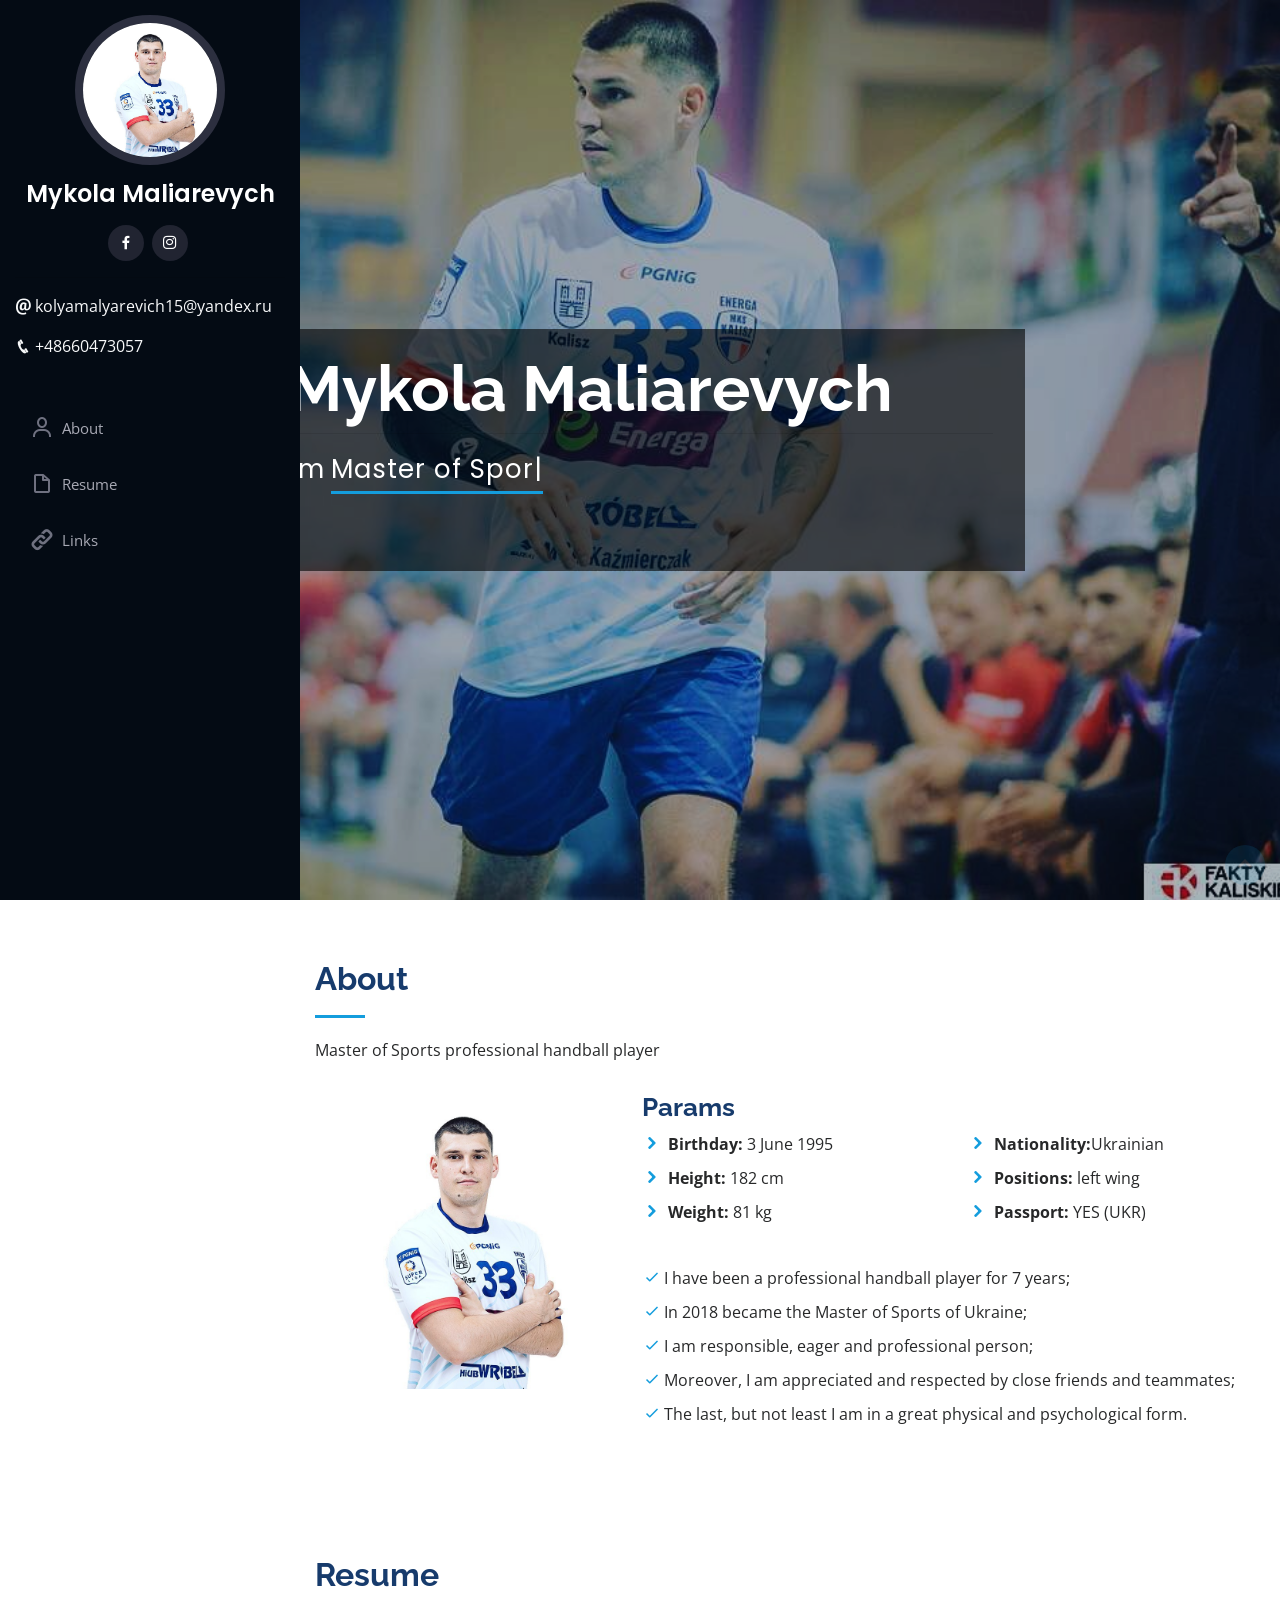
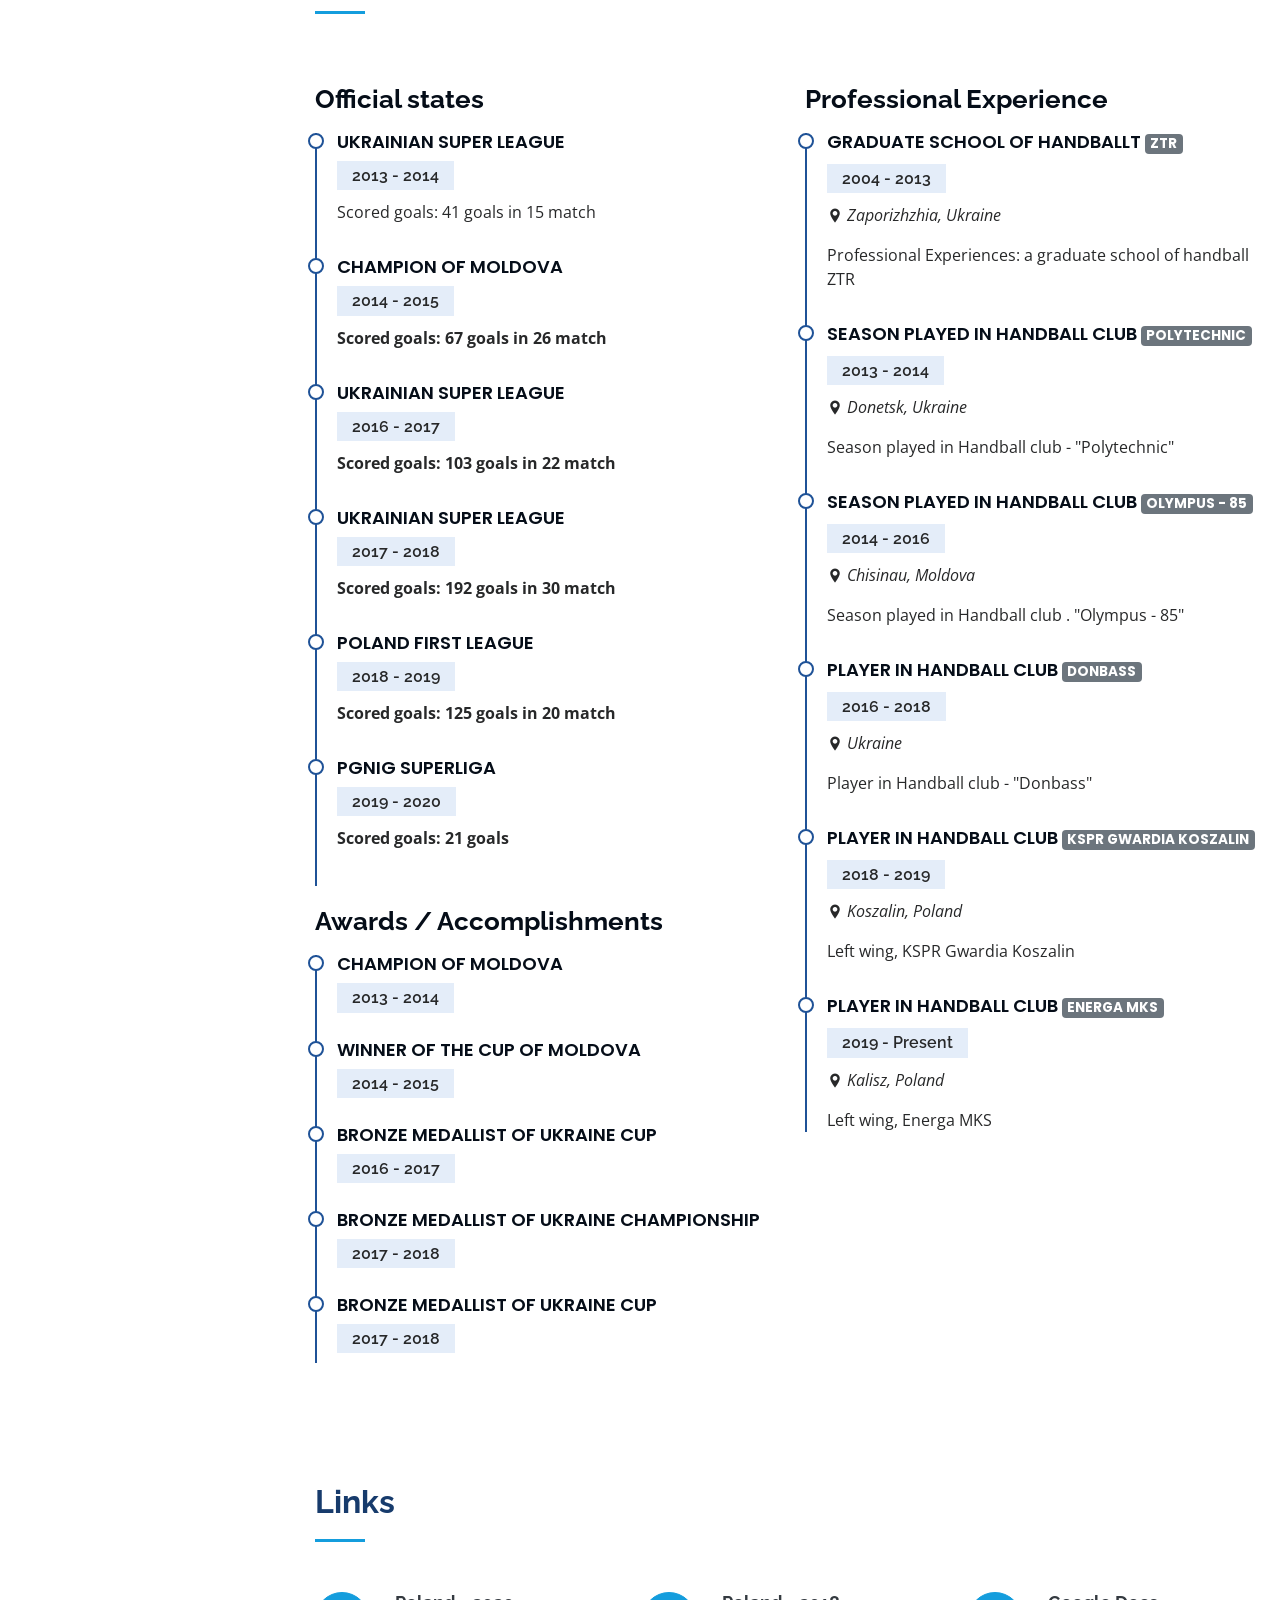
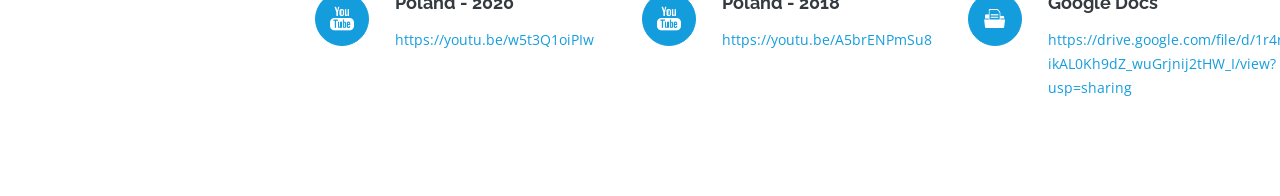
==== commit dc0478c6: "typed string" ====
--- a/index.html
+++ b/index.html
@@ -108,7 +108,9 @@
   <section id="hero" class="d-flex flex-column justify-content-center align-items-center">
     <div class="hero-container" data-aos="fade-in">
       <h1>Mykola Maliarevych</h1>
-      <p>I'm <b>Master of Sports professional handball player</b></p>
+      <hr>
+      <!-- <p>I'm <b>Master of Sports professional handball player</b></p> -->
+      <p>I'm <span class="typed" data-typed-items="Master of Sports professional handball player"></span></p>
     </div>
   </section><!-- End Hero -->
 
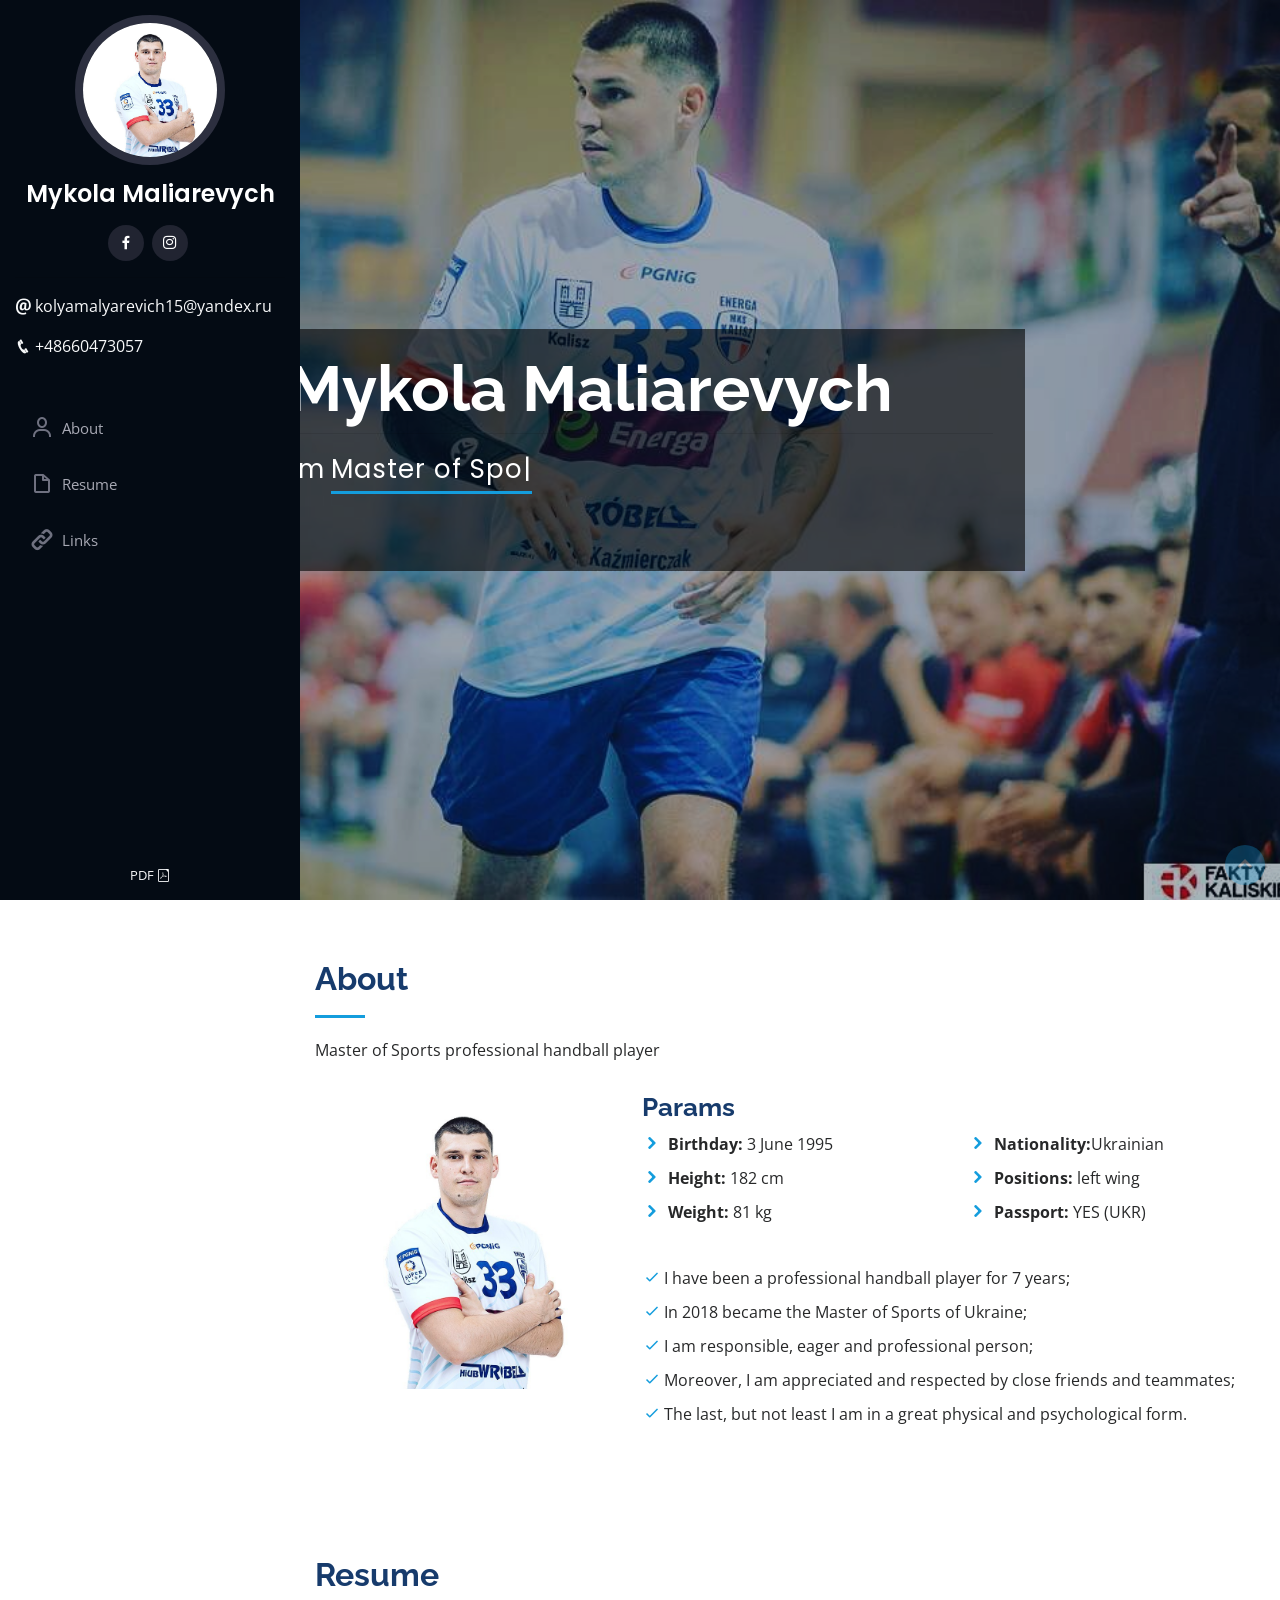
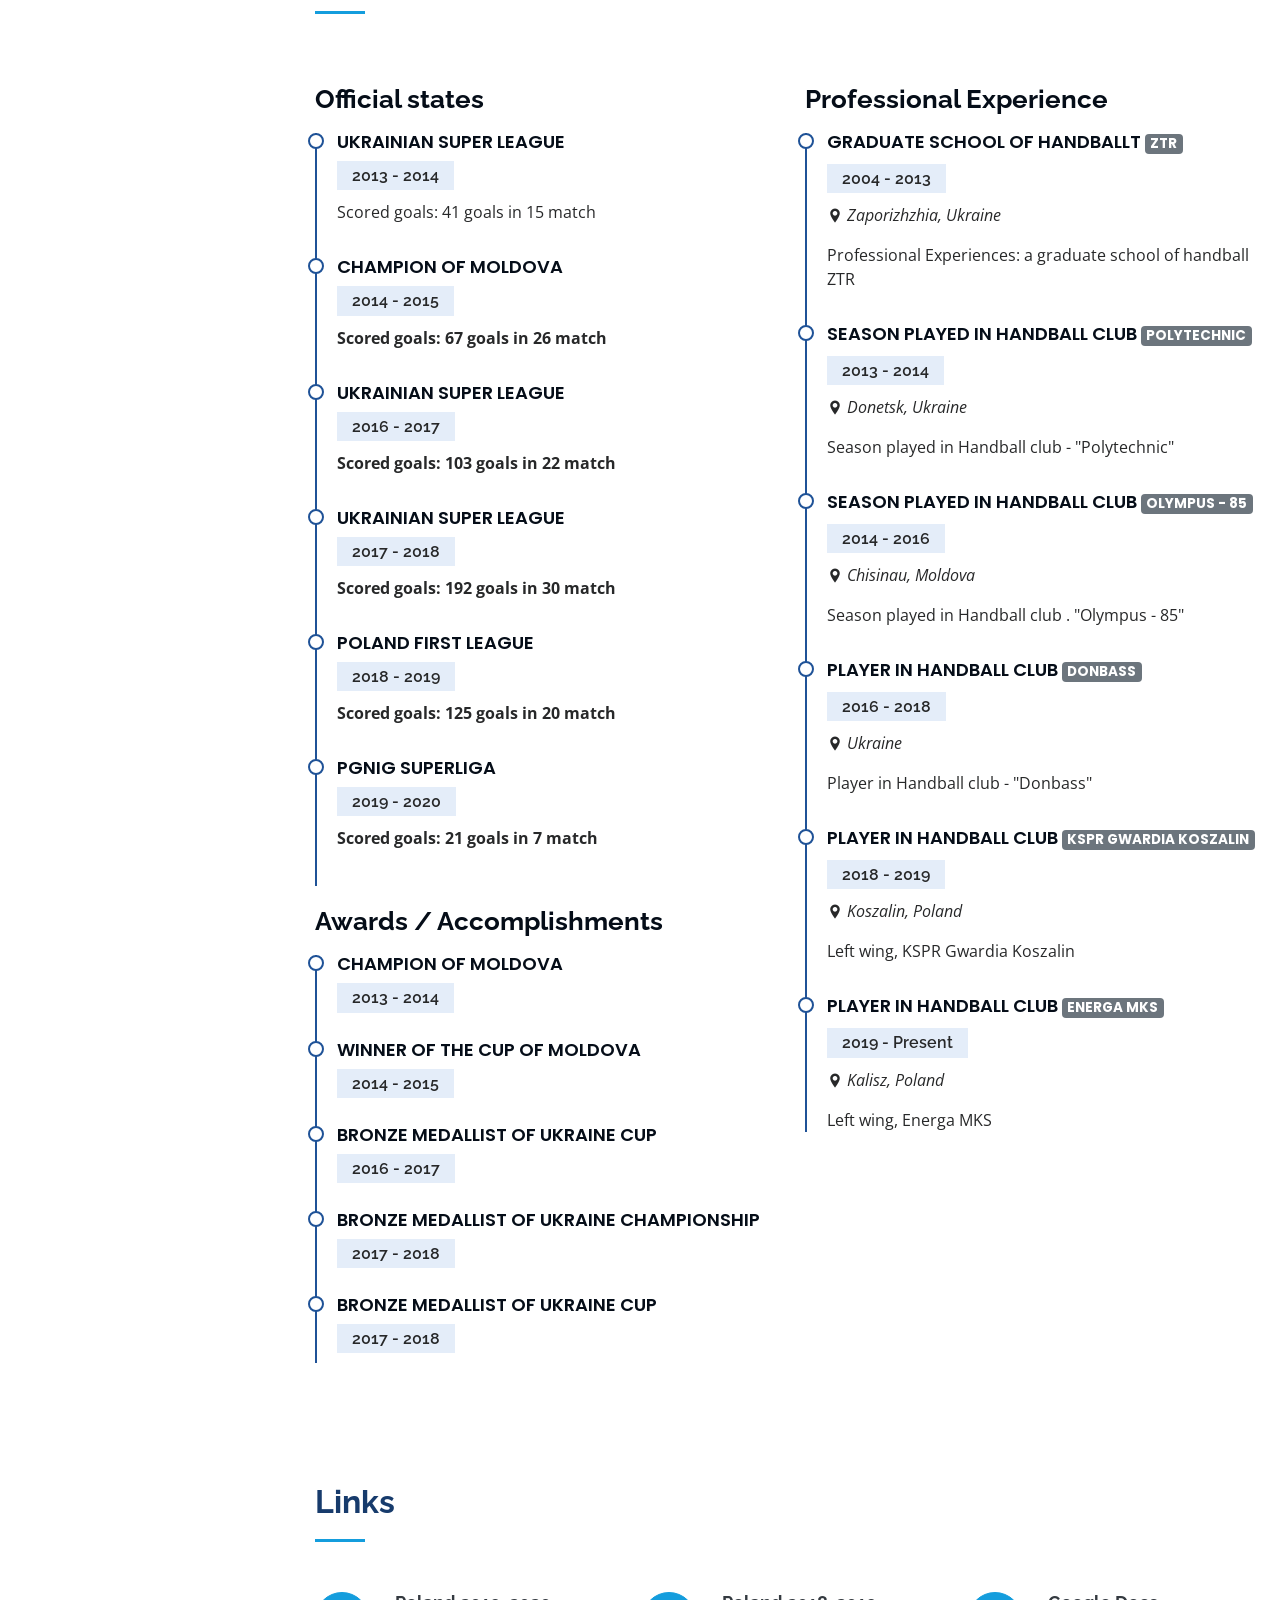
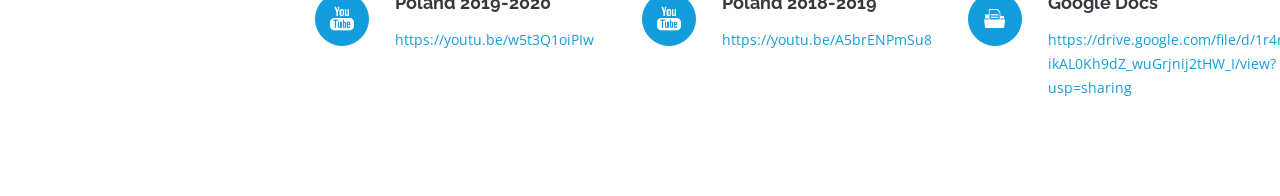
==== commit 36aeafcb: "PDF v2" ====
--- a/index.html
+++ b/index.html
@@ -329,7 +329,7 @@
             <div class="resume-item">
               <h4>PGNiG Superliga</h4>
               <h5>2019 - 2020</h5>
-              <p><b>Scored goals: 21 goals</b></p>
+              <p><b>Scored goals: 21 goals in 7 match</b></p>
             </div>
             
             <h3 class="resume-title">Awards / Accomplishments</h3>
@@ -527,12 +527,12 @@
         <div class="row">
           <div class="col-lg-4 col-md-6 icon-box" data-aos="fade-up">
             <a href="https://youtu.be/w5t3Q1oiPIw"><div class="icon"><i class="icofont-brand-youtube"></i></div></a>
-            <h4 class="title"><a href="https://youtu.be/w5t3Q1oiPIw">Poland - 2020</a></h4>
+            <h4 class="title"><a href="https://youtu.be/w5t3Q1oiPIw">Poland 2019-2020</a></h4>
             <p class="description"><a href="https://youtu.be/w5t3Q1oiPIw">https://youtu.be/w5t3Q1oiPIw</a></p>
           </div>
           <div class="col-lg-4 col-md-6 icon-box" data-aos="fade-up">
             <a href="https://youtu.be/A5brENPmSu8"><div class="icon"><i class="icofont-brand-youtube"></i></div></a>
-            <h4 class="title"><a href="https://youtu.be/A5brENPmSu8">Poland - 2018</a></h4>
+            <h4 class="title"><a href="https://youtu.be/A5brENPmSu8">Poland 2018-2019</a></h4>
             <p class="description"><a href="https://youtu.be/A5brENPmSu8">https://youtu.be/A5brENPmSu8</a></p>
           </div>
           <div class="col-lg-4 col-md-6 icon-box" data-aos="fade-up" data-aos-delay="100">
@@ -705,7 +705,7 @@
         <!-- You can delete the links only if you purchased the pro version. -->
         <!-- Licensing information: https://bootstrapmade.com/license/ -->
         <!-- Purchase the pro version with working PHP/AJAX contact form: https://bootstrapmade.com/iportfolio-bootstrap-portfolio-websites-template/ -->
-        <!-- Designed by <a href="https://bootstrapmade.com/">BootstrapMade</a> -->
+        <a href="Mykola Maliarevych - CV.pdf" class="text-light">PDF  <i class="icofont-file-pdf"></i> </a>
       </div>
     </div>
   </footer><!-- End  Footer -->
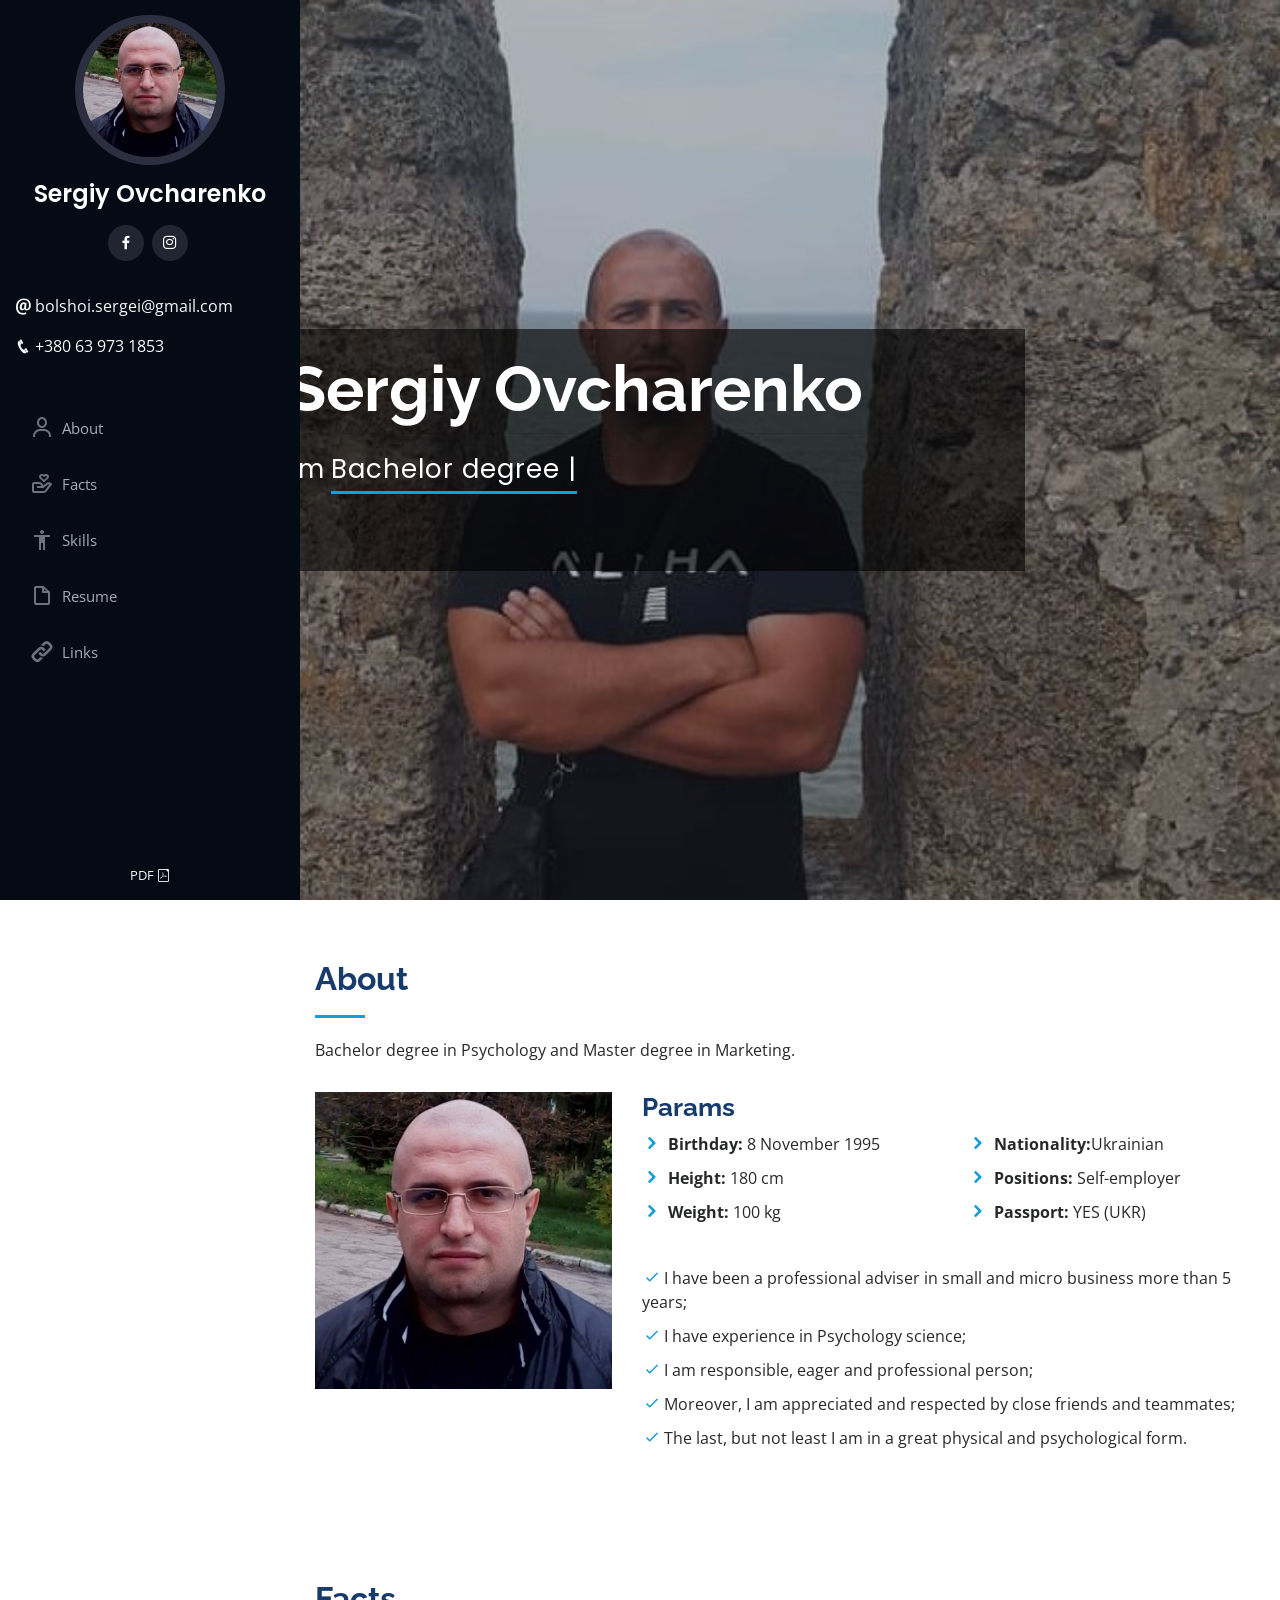
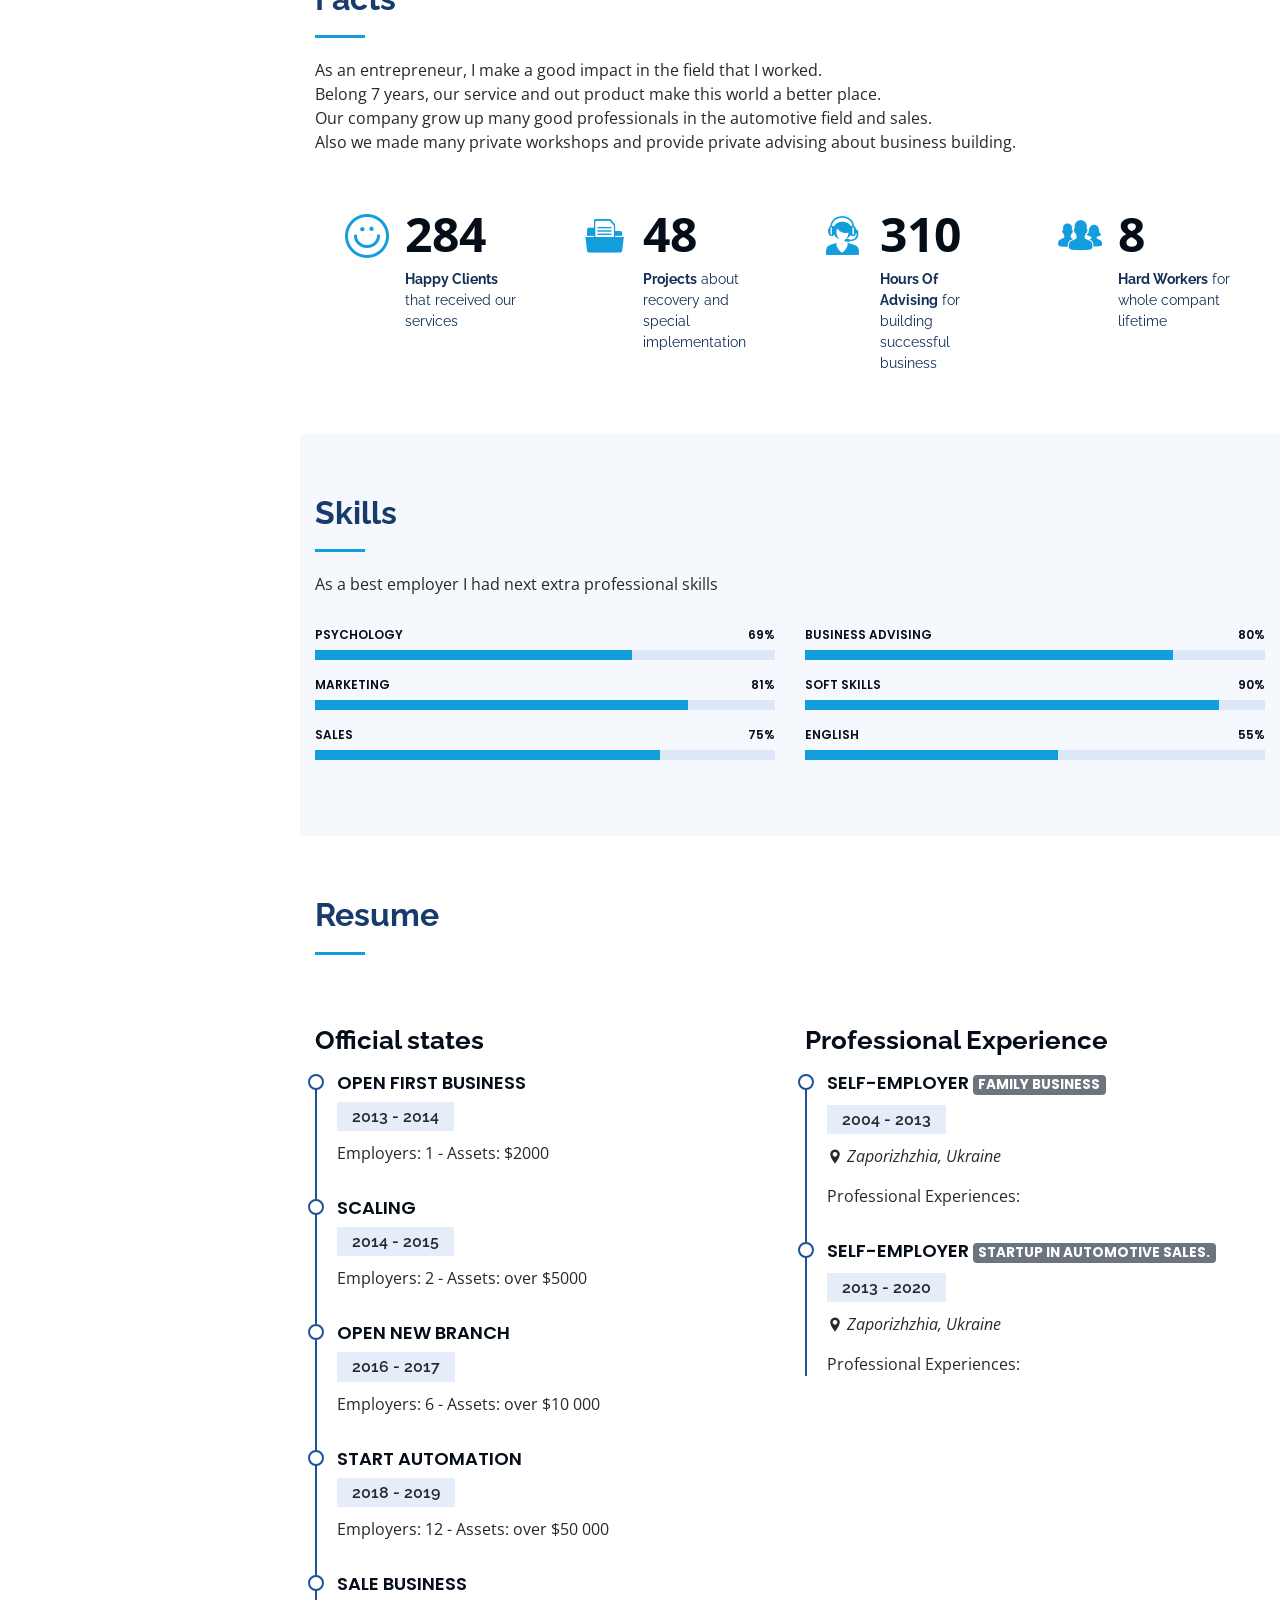
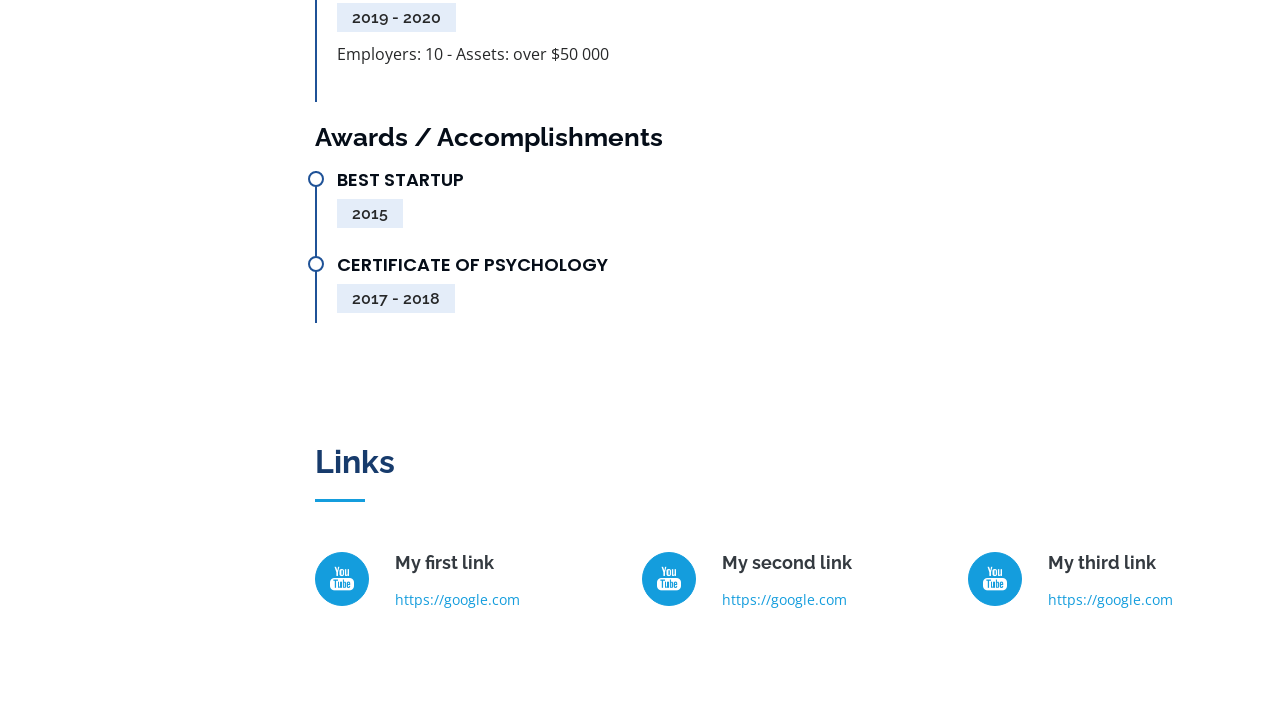
==== commit 1070a4c0: "move up" ====
--- a/index.html
+++ b/index.html
@@ -5,7 +5,7 @@
   <meta charset="utf-8">
   <meta content="width=device-width, initial-scale=1.0" name="viewport">
 
-  <title>Mykola Maliarevych - CV</title>
+  <title>Sergiy Ovcharenko - CV</title>
   <meta content="" name="descriptison">
   <meta content="" name="keywords">
 
@@ -47,15 +47,15 @@
 
       <div class="profile">
         <img src="assets/img/profile-img.jpg" alt="" class="img-fluid rounded-circle">
-        <h1 class="text-light"><a href="index.html">Mykola Maliarevych</a></h1>
+        <h1 class="text-light"><a href="index.html">Sergiy Ovcharenko</a></h1>
         <div class="social-links mt-3 text-center">
-          <a href="https://www.facebook.com/kolya.malyarevich" class="facebook"><i class="bx bxl-facebook"></i></a>
-          <a href="https://www.instagram.com/kolya_maliarevych/" class="instagram"><i class="bx bxl-instagram"></i></a>
+          <a href="https://www.facebook.com/profile.php?id=100022226452163" class="facebook"><i class="bx bxl-facebook"></i></a>
+          <a href="https://www.instagram.com/bolshoi.sergei/" class="instagram"><i class="bx bxl-instagram"></i></a>
           <!-- <a href="#" class="linkedin"><i class="bx bxl-linkedin"></i></a> -->
         </div>
         <div>
-          <p class="text-light"><i class="icofont-ui-email"> </i> <span> kolyamalyarevich15@yandex.ru</span></p>
-          <p class="text-light"><i class="icofont-phone"></i></i> <span> +48660473057</span></p>
+          <p class="text-light"><i class="icofont-ui-email"> </i> <span> bolshoi.sergei@gmail.com</span></p>
+          <p class="text-light"><i class="icofont-phone"></i> <span> +380 63 973 1853</span></p>
         </div>
       </div>
 
@@ -77,7 +77,7 @@
 
       <div class="profile">
         <img src="assets/img/profile-img.jpg" alt="" class="img-fluid rounded-circle">
-        <h1 class="text-light"><a href="index.html">Mykola Maliarevych</a></h1>
+        <h1 class="text-light"><a href="index.html">Sergiy Ovcharenko</a></h1>
         <div class="social-links mt-3 text-center">
           <a href="https://www.facebook.com/kolya.malyarevich" class="facebook"><i class="bx bxl-facebook"></i></a>
           <a href="https://www.instagram.com/kolya_maliarevych/" class="instagram"><i class="bx bxl-instagram"></i></a>
@@ -85,8 +85,8 @@
         </div>
         <hr>
         <div>
-          <p class="text-light"><i class="icofont-ui-email"> </i> <span> kolyamalyarevich15@yandex.ru</span></p>
-          <p class="text-light"><i class="icofont-phone"></i></i> <span> +48660473057</span></p>
+          <p class="text-light"><i class="icofont-ui-email"> </i> <span> bolshoi.sergei@gmail.com</span></p>
+          <p class="text-light"><i class="icofont-phone"></i> <span> +380 63 973 1853</span></p>
         </div>
       </div>
 
@@ -94,6 +94,8 @@
         <ul>
           <!-- <li class="active"><a href="#hero"><i class="bx bx-home"></i> <span>Home</span></a></li>  -->
           <li><a href="#about"><i class="bx bx-user"></i> <span>About</span></a></li>
+          <li><a href="#facts"><i class="bx bx-donate-heart"></i> <span>Facts</span></a></li>
+          <li><a href="#skills"><i class="bx bx-body"></i> <span>Skills</span></a></li>
           <li><a href="#resume"><i class="bx bx-file-blank"></i> <span>Resume</span></a></li>
           <li><a href="#links"><i class="icofont-link"></i> Links</a></li>
 
@@ -107,10 +109,10 @@
   <!-- ======= Hero Section ======= -->
   <section id="hero" class="d-flex flex-column justify-content-center align-items-center">
     <div class="hero-container" data-aos="fade-in">
-      <h1>Mykola Maliarevych</h1>
+      <h1>Sergiy Ovcharenko</h1>
       <hr>
       <!-- <p>I'm <b>Master of Sports professional handball player</b></p> -->
-      <p>I'm <span class="typed" data-typed-items="Master of Sports professional handball player"></span></p>
+      <p>I'm <span class="typed" data-typed-items="Bachelor degree in Psychology and Master degree in Marketing."></span></p>
     </div>
   </section><!-- End Hero -->
 
@@ -122,7 +124,7 @@
 
         <div class="section-title">
           <h2>About</h2>
-          <p>Master of Sports professional handball player</p>
+          <p>Bachelor degree in Psychology and Master degree in Marketing.</p>
         </div>
 
         <div class="row">
@@ -134,23 +136,23 @@
             <div class="row">
               <div class="col-lg-6">
                 <ul>
-                  <li><i class="icofont-rounded-right"></i> <strong>Birthday:</strong> 3 June 1995</li>
-                  <li><i class="icofont-rounded-right"></i> <strong>Height:</strong> 182 cm</li>
-                  <li><i class="icofont-rounded-right"></i> <strong>Weight:</strong> 81 kg</li>
+                  <li><i class="icofont-rounded-right"></i> <strong>Birthday:</strong> 8 November 1995</li>
+                  <li><i class="icofont-rounded-right"></i> <strong>Height:</strong> 180 cm</li>
+                  <li><i class="icofont-rounded-right"></i> <strong>Weight:</strong> 100 kg</li>
                 </ul>
               </div>
               <div class="col-lg-6">
                 <ul>
                   <li><i class="icofont-rounded-right"></i> <strong>Nationality:</strong>Ukrainian</li>
-                  <li><i class="icofont-rounded-right"></i> <strong>Positions:</strong> left wing</li>
+                  <li><i class="icofont-rounded-right"></i> <strong>Positions:</strong> Self-employer</li>
                   <li><i class="icofont-rounded-right"></i> <strong>Passport:</strong> YES (UKR)</li>
                 </ul>
               </div>
             </div>
             <p>
               <ul class="list-group">
-                <li><i class="icofont-check-alt"></i>I have been a professional handball player for 7 years;</li>
-                <li><i class="icofont-check-alt"></i>In 2018 became the Master of Sports of Ukraine;</li>
+                <li><i class="icofont-check-alt"></i>I have been a professional adviser in small and micro business more than 5 years;</li>
+                <li><i class="icofont-check-alt"></i>I have experience in Psychology science;</li>
                 <li><i class="icofont-check-alt"></i>I am responsible, eager and professional person;</li>
                 <li><i class="icofont-check-alt"></i>Moreover, I am appreciated and respected by close friends and teammates;</li>
                 <li><i class="icofont-check-alt"></i>The last, but not least I am in a great physical and psychological form.</li>
@@ -163,14 +165,15 @@
     </section><!-- End About Section -->
 
     <!-- ======= Facts Section ======= -->
-    <!-- <section id="facts" class="facts">
+    <section id="facts" class="facts">
       <div class="container">
 
         <div class="section-title">
           <h2>Facts</h2>
-          <p>Magnam dolores commodi suscipit. Necessitatibus eius consequatur ex aliquid fuga eum quidem. Sit sint
-            consectetur velit. Quisquam quos quisquam cupiditate. Et nemo qui impedit suscipit alias ea. Quia fugiat sit
-            in iste officiis commodi quidem hic quas.</p>
+          <p>As an entrepreneur, I make a good impact in the field that I worked.</p>
+          <p>Belong 7 years, our service and out product make this world a better place.</p>
+          <p>Our company grow up many good professionals in the automotive field and sales.</p>
+          <p>Also we made many private workshops and provide private advising about business building.</p>
         </div>
 
         <div class="row no-gutters">
@@ -178,24 +181,24 @@
           <div class="col-lg-3 col-md-6 d-md-flex align-items-md-stretch" data-aos="fade-up">
             <div class="count-box">
               <i class="icofont-simple-smile"></i>
-              <span data-toggle="counter-up">232</span>
-              <p><strong>Happy Clients</strong> consequuntur quae</p>
+              <span data-toggle="counter-up">517</span>
+              <p><strong>Happy Clients</strong> that received our services</p>
             </div>
           </div>
 
           <div class="col-lg-3 col-md-6 d-md-flex align-items-md-stretch" data-aos="fade-up" data-aos-delay="100">
             <div class="count-box">
               <i class="icofont-document-folder"></i>
-              <span data-toggle="counter-up">521</span>
-              <p><strong>Projects</strong> adipisci atque cum quia aut</p>
+              <span data-toggle="counter-up">87</span>
+              <p><strong>Projects</strong> about recovery and special implementation</p>
             </div>
           </div>
 
           <div class="col-lg-3 col-md-6 d-md-flex align-items-md-stretch" data-aos="fade-up" data-aos-delay="200">
             <div class="count-box">
               <i class="icofont-live-support"></i>
-              <span data-toggle="counter-up">1,463</span>
-              <p><strong>Hours Of Support</strong> aut commodi quaerat</p>
+              <span data-toggle="counter-up">563</span>
+              <p><strong>Hours Of Advising</strong> for building successful business</p>
             </div>
           </div>
 
@@ -203,25 +206,23 @@
             <div class="count-box">
               <i class="icofont-users-alt-5"></i>
               <span data-toggle="counter-up">15</span>
-              <p><strong>Hard Workers</strong> rerum asperiores dolor</p>
-            </div>
-          </div>
-
-        </div>
-
-      </div>
-    </section> -->
+              <p><strong>Hard Workers</strong> for whole compant lifetime</p>
+            </div>
+          </div>
+
+        </div>
+
+      </div>
+    </section>
     <!-- End Facts Section -->
 
     <!-- ======= Skills Section ======= -->
-    <!-- <section id="skills" class="skills section-bg">
+    <section id="skills" class="skills section-bg">
       <div class="container">
 
         <div class="section-title">
           <h2>Skills</h2>
-          <p>Magnam dolores commodi suscipit. Necessitatibus eius consequatur ex aliquid fuga eum quidem. Sit sint
-            consectetur velit. Quisquam quos quisquam cupiditate. Et nemo qui impedit suscipit alias ea. Quia fugiat sit
-            in iste officiis commodi quidem hic quas.</p>
+          <p>As a best employer I had next extra professional skills</p>
         </div>
 
         <div class="row skills-content">
@@ -229,15 +230,43 @@
           <div class="col-lg-6" data-aos="fade-up">
 
             <div class="progress">
-              <span class="skill">HTML <i class="val">100%</i></span>
+              <span class="skill">Psychology <i class="val">69%</i></span>
               <div class="progress-bar-wrap">
-                <div class="progress-bar" role="progressbar" aria-valuenow="100" aria-valuemin="0" aria-valuemax="100">
+                <div class="progress-bar" role="progressbar" aria-valuenow="69" aria-valuemin="0" aria-valuemax="100">
                 </div>
               </div>
             </div>
 
             <div class="progress">
-              <span class="skill">CSS <i class="val">90%</i></span>
+              <span class="skill">Marketing <i class="val">81%</i></span>
+              <div class="progress-bar-wrap">
+                <div class="progress-bar" role="progressbar" aria-valuenow="81" aria-valuemin="0" aria-valuemax="100">
+                </div>
+              </div>
+            </div>
+
+            <div class="progress">
+              <span class="skill">Sales <i class="val">75%</i></span>
+              <div class="progress-bar-wrap">
+                <div class="progress-bar" role="progressbar" aria-valuenow="75" aria-valuemin="0" aria-valuemax="100">
+                </div>
+              </div>
+            </div>
+
+          </div>
+
+          <div class="col-lg-6" data-aos="fade-up" data-aos-delay="100">
+
+            <div class="progress">
+              <span class="skill">Business advising <i class="val">80%</i></span>
+              <div class="progress-bar-wrap">
+                <div class="progress-bar" role="progressbar" aria-valuenow="80" aria-valuemin="0" aria-valuemax="100">
+                </div>
+              </div>
+            </div>
+
+            <div class="progress">
+              <span class="skill">Soft skills <i class="val">90%</i></span>
               <div class="progress-bar-wrap">
                 <div class="progress-bar" role="progressbar" aria-valuenow="90" aria-valuemin="0" aria-valuemax="100">
                 </div>
@@ -245,35 +274,7 @@
             </div>
 
             <div class="progress">
-              <span class="skill">JavaScript <i class="val">75%</i></span>
-              <div class="progress-bar-wrap">
-                <div class="progress-bar" role="progressbar" aria-valuenow="75" aria-valuemin="0" aria-valuemax="100">
-                </div>
-              </div>
-            </div>
-
-          </div>
-
-          <div class="col-lg-6" data-aos="fade-up" data-aos-delay="100">
-
-            <div class="progress">
-              <span class="skill">PHP <i class="val">80%</i></span>
-              <div class="progress-bar-wrap">
-                <div class="progress-bar" role="progressbar" aria-valuenow="80" aria-valuemin="0" aria-valuemax="100">
-                </div>
-              </div>
-            </div>
-
-            <div class="progress">
-              <span class="skill">WordPress/CMS <i class="val">90%</i></span>
-              <div class="progress-bar-wrap">
-                <div class="progress-bar" role="progressbar" aria-valuenow="90" aria-valuemin="0" aria-valuemax="100">
-                </div>
-              </div>
-            </div>
-
-            <div class="progress">
-              <span class="skill">Photoshop <i class="val">55%</i></span>
+              <span class="skill">English <i class="val">55%</i></span>
               <div class="progress-bar-wrap">
                 <div class="progress-bar" role="progressbar" aria-valuenow="55" aria-valuemin="0" aria-valuemax="100">
                 </div>
@@ -285,7 +286,7 @@
         </div>
 
       </div>
-    </section> -->
+    </section>
     <!-- End Skills Section -->
 
     <!-- ======= Resume Section ======= -->
@@ -302,95 +303,54 @@
 
             <h3 class="resume-title">Official states</h3>
             <div class="resume-item">
-              <h4>Ukrainian Super league</h4>
+              <h4>Open first business</h4>
               <h5>2013 - 2014</h5>
-              <p>Scored goals: 41 goals in 15 match</p>
-            </div>
-            <div class="resume-item">
-              <h4>Champion of Moldova</h4>
+              <p>Employers: 1 - Assets: $2000</p>
+            </div>
+            <div class="resume-item">
+              <h4>Scaling</h4>
               <h5>2014 - 2015</h5>
-              <p><b>Scored goals: 67 goals in 26 match</b></p>
-            </div>
-            <div class="resume-item">
-              <h4>Ukrainian Super league</h4>
+              <p>Employers: 2 - Assets: over $5000</p>
+            </div>
+            <div class="resume-item">
+              <h4>Open new branch</h4>
               <h5>2016 - 2017</h5>
-              <p><b>Scored goals: 103 goals in 22 match</b></p>
-            </div>
-            <div class="resume-item">
-              <h4>Ukrainian Super league</h4>
-              <h5>2017 - 2018</h5>
-              <p><b>Scored goals: 192 goals in 30 match</b></p>
-            </div>
-            <div class="resume-item">
-              <h4>Poland first league</h4>
+              <p>Employers: 6 - Assets: over $10 000</p>
+            </div>
+            <div class="resume-item">
+              <h4>Start Automation</h4>
               <h5>2018 - 2019</h5>
-              <p><b>Scored goals: 125 goals in 20 match</b></p>
-            </div>
-            <div class="resume-item">
-              <h4>PGNiG Superliga</h4>
+              <p>Employers: 12 - Assets: over $50 000</p>
+            </div>
+            <div class="resume-item">
+              <h4>Sale business</h4>
               <h5>2019 - 2020</h5>
-              <p><b>Scored goals: 21 goals in 7 match</b></p>
+              <p>Employers: 10 - Assets: over $50 000</p>
             </div>
             
             <h3 class="resume-title">Awards / Accomplishments</h3>
             <div class="resume-item">
-              <h4>Champion of Moldova</h4>
-              <h5>2013 - 2014</h5>
-            </div>
-            <div class="resume-item">
-              <h4>Winner of the Cup of Moldova</h4>
-              <h5>2014 - 2015</h5>
-            </div>
-            <div class="resume-item">
-              <h4>Bronze medallist of Ukraine Cup</h4>
-              <h5>2016 - 2017</h5>
-            </div>
-            <div class="resume-item">
-              <h4>Bronze medallist of Ukraine championship</h4>
-              <h5>2017 - 2018</h5>
-            </div>
-            <div class="resume-item">
-              <h4>Bronze medallist of Ukraine Cup</h4>
+              <h4>Best startup</h4>
+              <h5>2015</h5>
+            </div>
+            <div class="resume-item">
+              <h4>Certificate of Psychology</h4>
               <h5>2017 - 2018</h5>
             </div>
           </div>
           <div class="col-lg-6" data-aos="fade-left" data-aos-delay="100">
             <h3 class="resume-title">Professional Experience</h3>
             <div class="resume-item">
-              <h4>Graduate School of Handballt <span class="badge badge-secondary">ZTR</span></h4>
+              <h4>Self-employer <span class="badge badge-secondary">Family business</span></h4>
               <h5>2004 - 2013</h5>
               <p><i class="icofont-location-pin"></i> <em> Zaporizhzhia, Ukraine</em></p>
-              <p>Professional Experiences: a graduate school of handball ZTR</p>
-            </div>
-            <div class="resume-item">
-              <h4>Season Played in Handball club <span class="badge badge-secondary">Polytechnic</span></h4>
-              <h5>2013 - 2014</h5>
-              <p><i class="icofont-location-pin"></i> <em> Donetsk, Ukraine</em></p>
-              <p>Season played in Handball club - "Polytechnic"</p>
-            </div>
-            <div class="resume-item">
-              <h4>Season Played in Handball club <span class="badge badge-secondary">Olympus - 85</span></h4>
-              <h5>2014 - 2016</h5>
-              <p><i class="icofont-location-pin"></i> <em> Chisinau, Moldova</em></p>
-              <p>Season played in Handball club . "Olympus - 85"</p>
-            </div>
-            <div class="resume-item">
-              <h4>Player in Handball club <span class="badge badge-secondary">Donbass</span></h4>
-              <h5>2016 - 2018</h5>
-              <p><i class="icofont-location-pin"></i> <em> Ukraine</em></p>
-              <p>Player in Handball club - "Donbass"</p>
-            </div>
-            <div class="resume-item">
-              <h4>Player in Handball club <span class="badge badge-secondary">KSPR Gwardia Koszalin</span></h4>
-              <h5>2018 - 2019</h5>
-              <p><i class="icofont-location-pin"></i> <em> Koszalin, Poland</em></p>
-              <p>Left wing, KSPR Gwardia Koszalin</p>
-            </div>
-            <div class="resume-item">
-              <h4>Player in Handball club <span class="badge badge-secondary">Energa MKS</span></h4>
-              <h5>2019 - Present</h5>
-              <p><i class="icofont-location-pin"></i> <em> Kalisz, Poland</em></p>
-              <p>Left wing, Energa MKS</p>
+              <p>Professional Experiences: </p>
+            </div>
+            <div class="resume-item">
+              <h4>Self-employer <span class="badge badge-secondary">Startup in automotive sales.</span></h4>
+              <h5>2013 - 2020</h5>
+              <p><i class="icofont-location-pin"></i> <em> Zaporizhzhia, Ukraine</em></p>
+              <p>Professional Experiences: </p>
             </div>
           </div>
         </div>
@@ -526,19 +486,19 @@
 
         <div class="row">
           <div class="col-lg-4 col-md-6 icon-box" data-aos="fade-up">
-            <a href="https://youtu.be/w5t3Q1oiPIw"><div class="icon"><i class="icofont-brand-youtube"></i></div></a>
-            <h4 class="title"><a href="https://youtu.be/w5t3Q1oiPIw">Poland 2019-2020</a></h4>
-            <p class="description"><a href="https://youtu.be/w5t3Q1oiPIw">https://youtu.be/w5t3Q1oiPIw</a></p>
+            <a href="https://google.com"><div class="icon"><i class="icofont-brand-youtube"></i></div></a>
+            <h4 class="title"><a href="https://google.com">My first link</a></h4>
+            <p class="description"><a href="https://google.com">https://google.com</a></p>
           </div>
           <div class="col-lg-4 col-md-6 icon-box" data-aos="fade-up">
-            <a href="https://youtu.be/A5brENPmSu8"><div class="icon"><i class="icofont-brand-youtube"></i></div></a>
-            <h4 class="title"><a href="https://youtu.be/A5brENPmSu8">Poland 2018-2019</a></h4>
-            <p class="description"><a href="https://youtu.be/A5brENPmSu8">https://youtu.be/A5brENPmSu8</a></p>
-          </div>
-          <div class="col-lg-4 col-md-6 icon-box" data-aos="fade-up" data-aos-delay="100">
-            <a href="https://drive.google.com/file/d/1r4r_bP-ikAL0Kh9dZ_wuGrjnij2tHW_I/view?usp=sharing"></a><div class="icon"><i class="icofont-document-folder"></i></div><a href="https://drive.google.com/file/d/1r4r_bP-ikAL0Kh9dZ_wuGrjnij2tHW_I/view?usp=sharing"></a>
-            <h4 class="title"><a href="https://drive.google.com/file/d/1r4r_bP-ikAL0Kh9dZ_wuGrjnij2tHW_I/view?usp=sharing">Google Docs</a></h4>
-            <p class="description"><a href="https://drive.google.com/file/d/1r4r_bP-ikAL0Kh9dZ_wuGrjnij2tHW_I/view?usp=sharing">https://drive.google.com/file/d/1r4r_bP-ikAL0Kh9dZ_wuGrjnij2tHW_I/view?usp=sharing</a></p>
+            <a href="https://google.com"><div class="icon"><i class="icofont-brand-youtube"></i></div></a>
+            <h4 class="title"><a href="https://google.com">My second link</a></h4>
+            <p class="description"><a href="https://google.com">https://google.com</a></p>
+          </div>
+          <div class="col-lg-4 col-md-6 icon-box" data-aos="fade-up">
+            <a href="https://google.com"><div class="icon"><i class="icofont-brand-youtube"></i></div></a>
+            <h4 class="title"><a href="https://google.com">My third link</a></h4>
+            <p class="description"><a href="https://google.com">https://google.com</a></p>
           </div>
         </div>
 
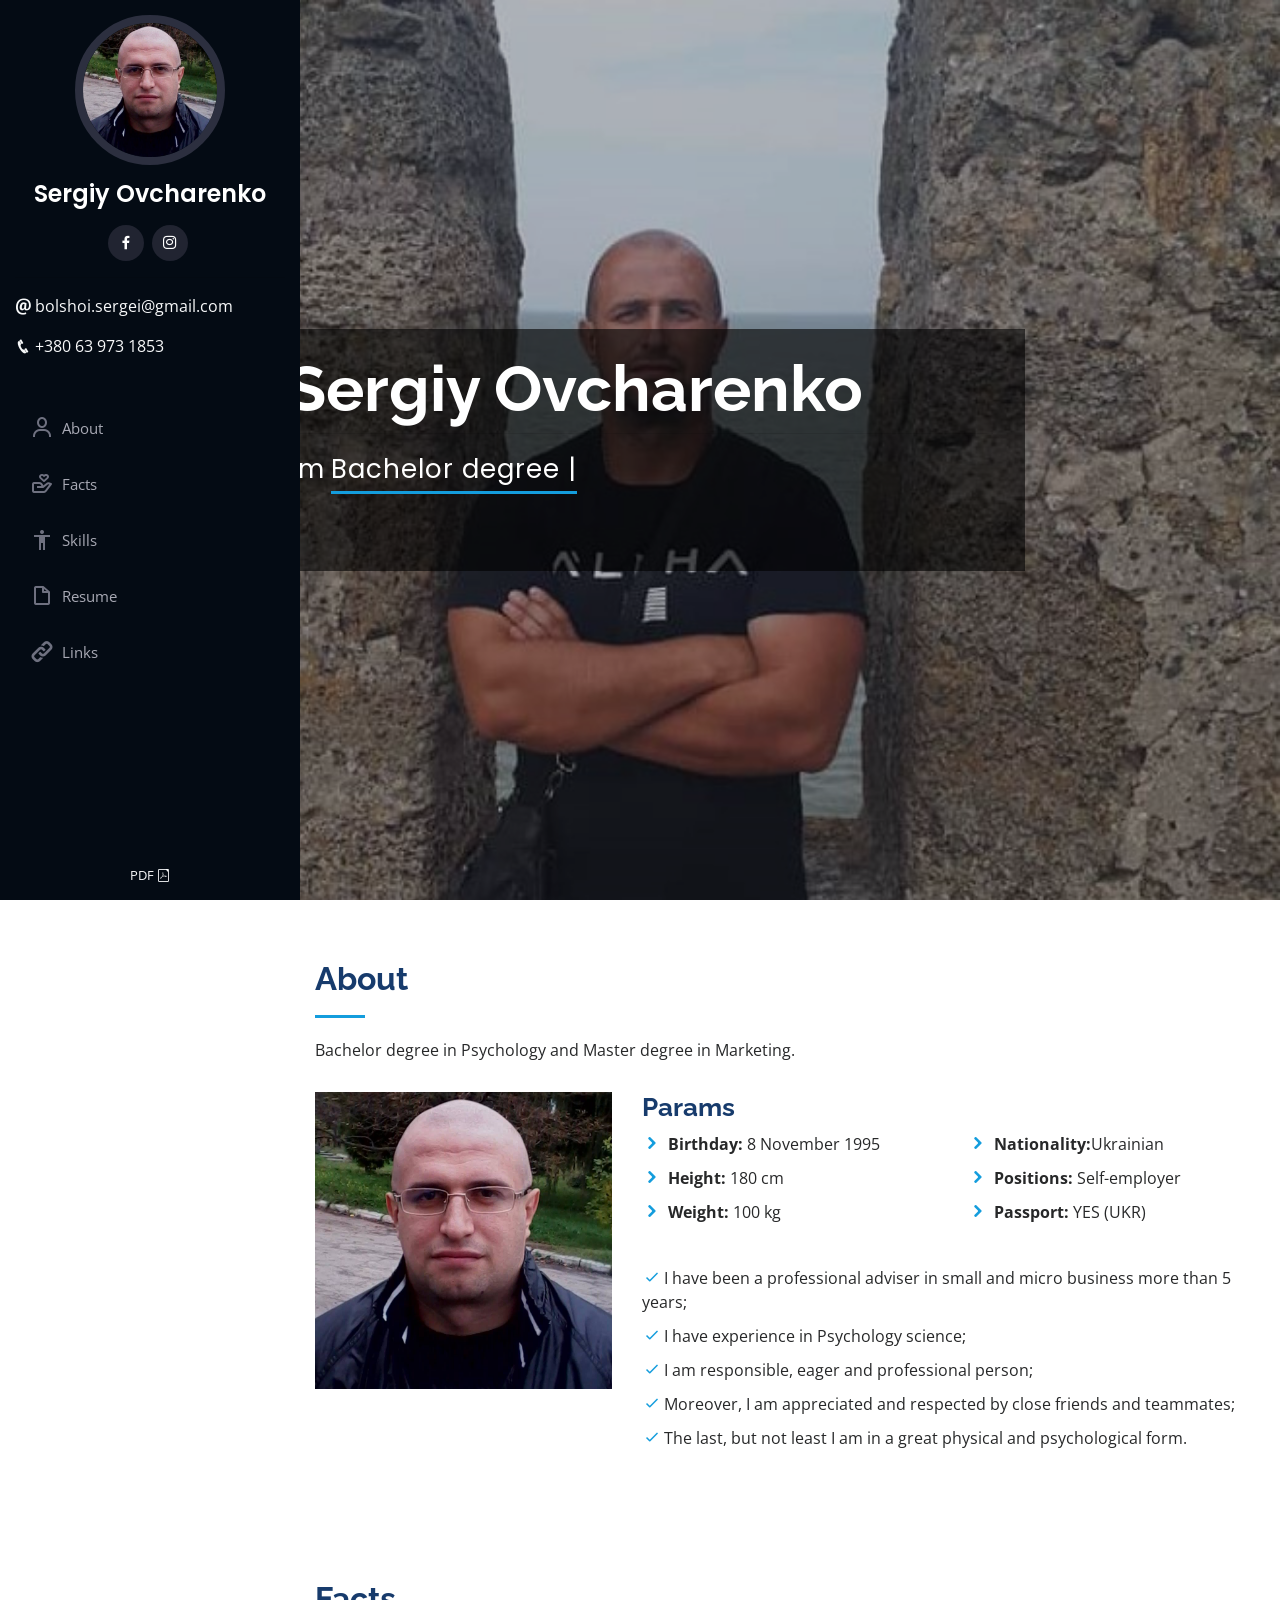
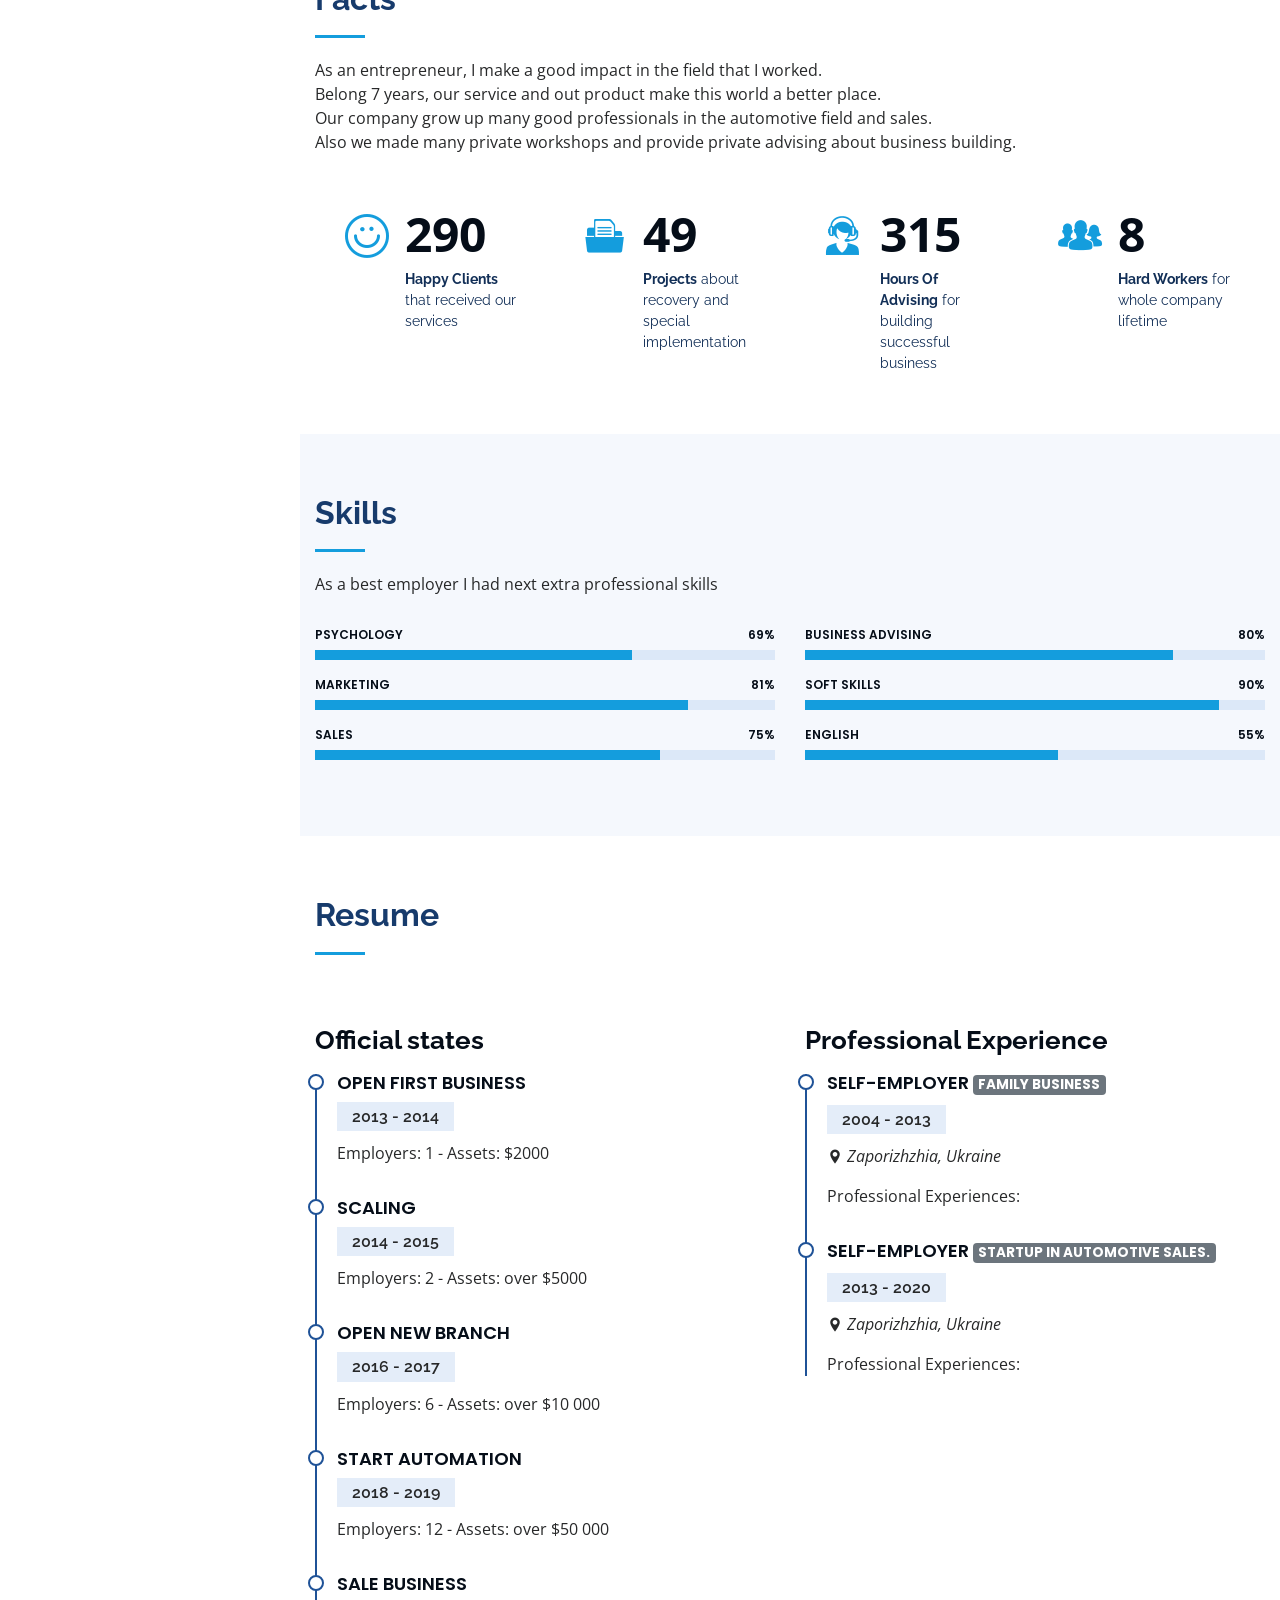
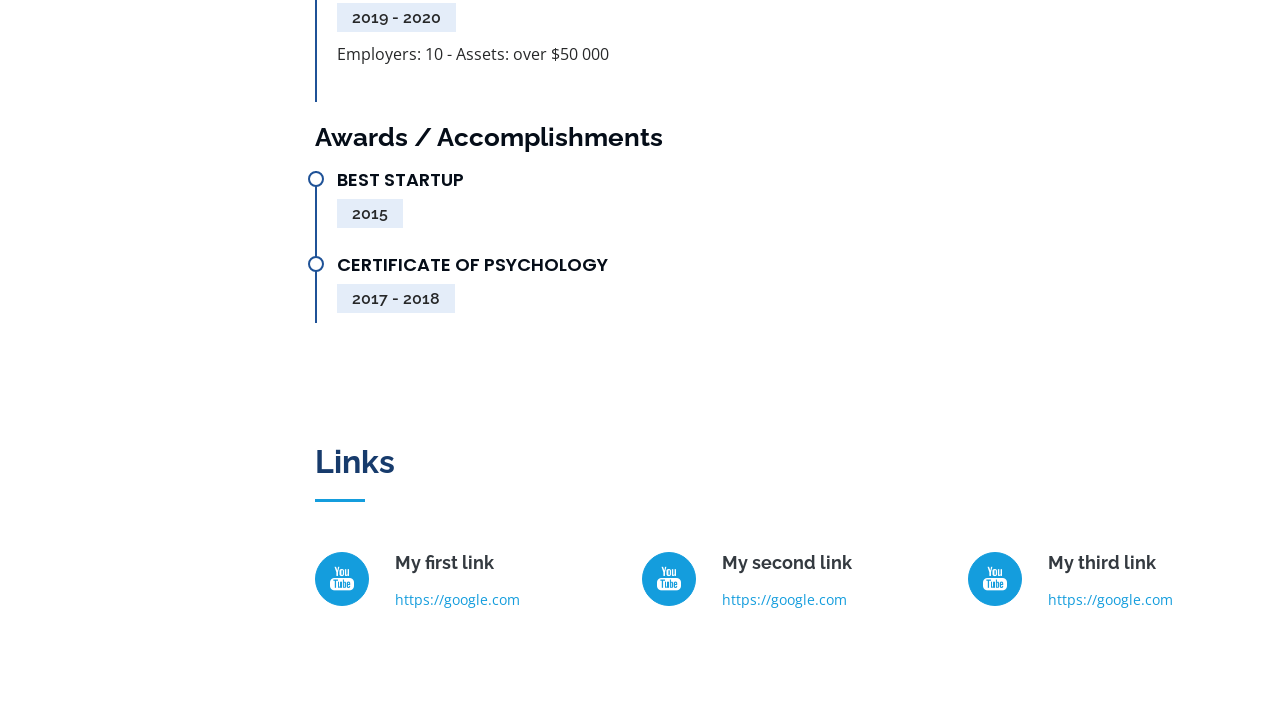
==== commit 4cd8c417: "pdf-link" ====
--- a/index.html
+++ b/index.html
@@ -206,7 +206,7 @@
             <div class="count-box">
               <i class="icofont-users-alt-5"></i>
               <span data-toggle="counter-up">15</span>
-              <p><strong>Hard Workers</strong> for whole compant lifetime</p>
+              <p><strong>Hard Workers</strong> for whole company lifetime</p>
             </div>
           </div>
 
@@ -665,7 +665,7 @@
         <!-- You can delete the links only if you purchased the pro version. -->
         <!-- Licensing information: https://bootstrapmade.com/license/ -->
         <!-- Purchase the pro version with working PHP/AJAX contact form: https://bootstrapmade.com/iportfolio-bootstrap-portfolio-websites-template/ -->
-        <a href="Mykola Maliarevych - CV.pdf" class="text-light">PDF  <i class="icofont-file-pdf"></i> </a>
+        <a href="Sergiy_Ovcharenko_CV.pdf" class="text-light">PDF  <i class="icofont-file-pdf"></i> </a>
       </div>
     </div>
   </footer><!-- End  Footer -->
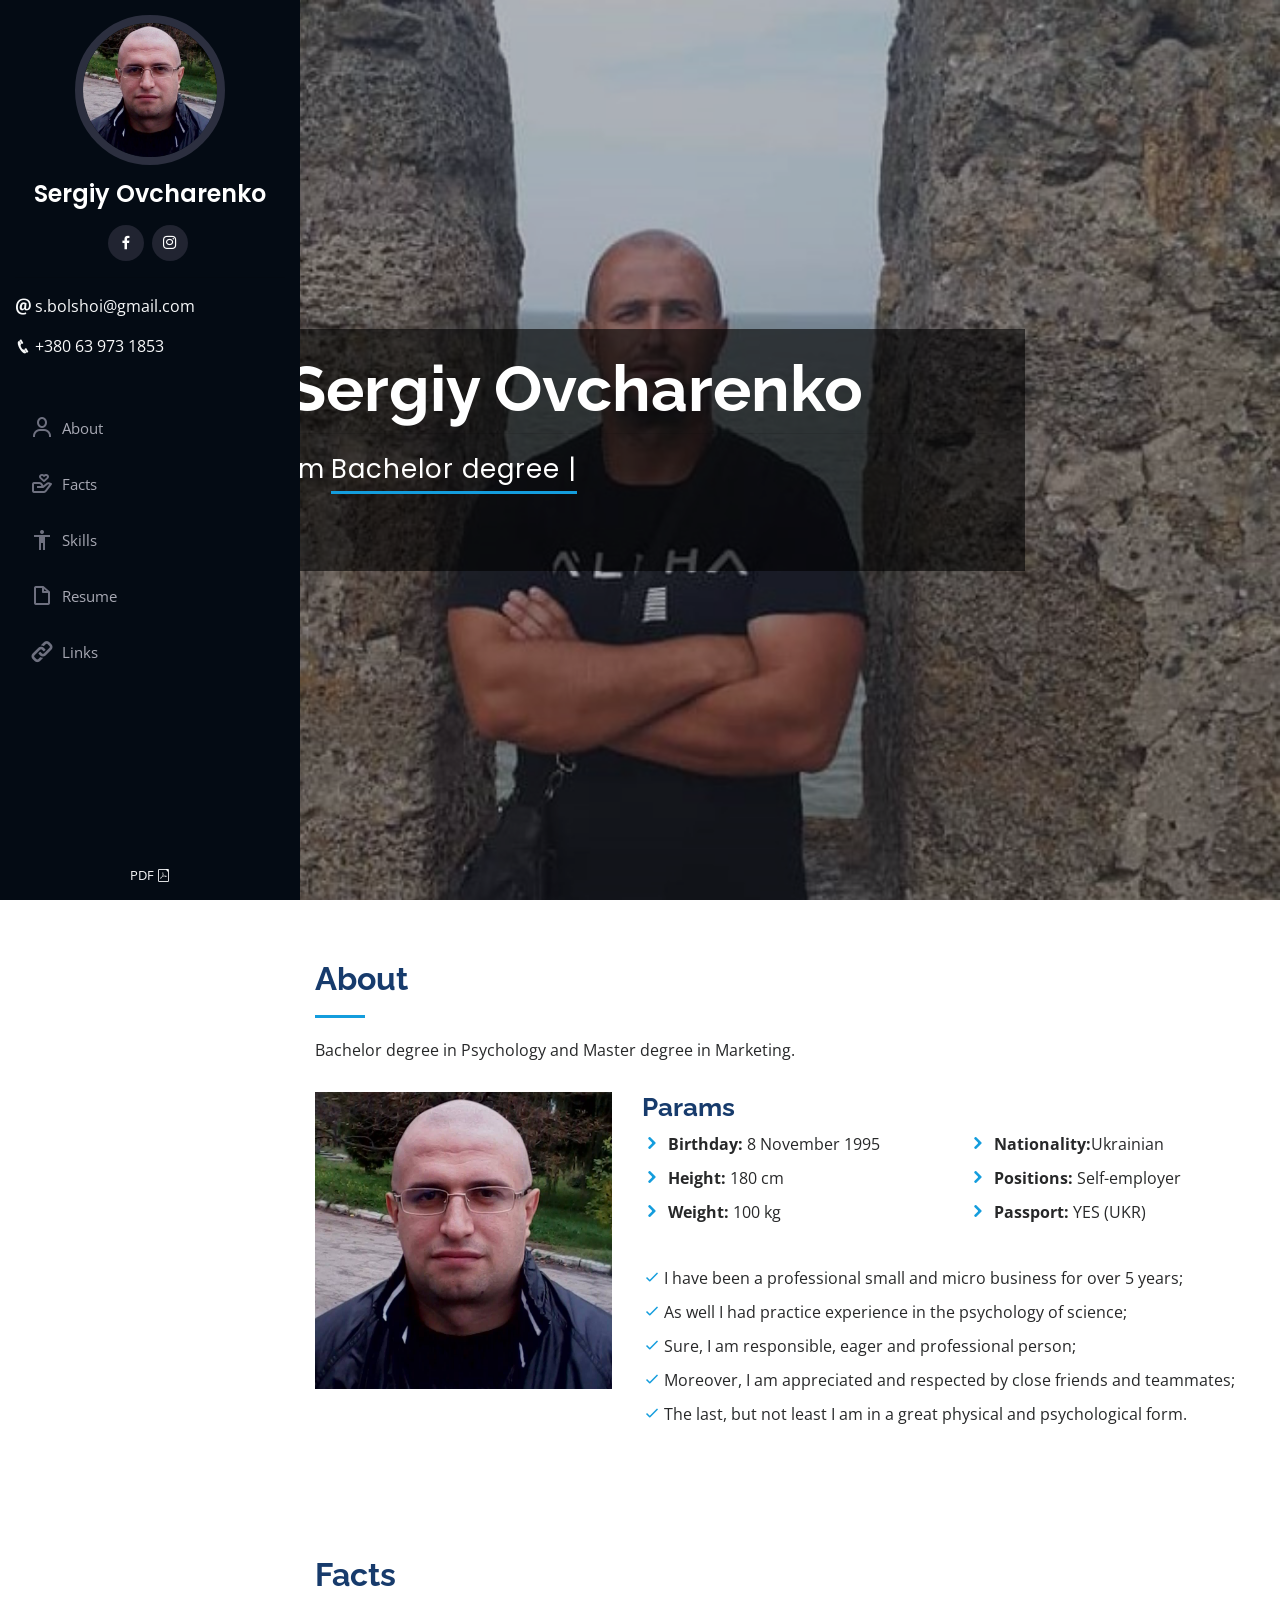
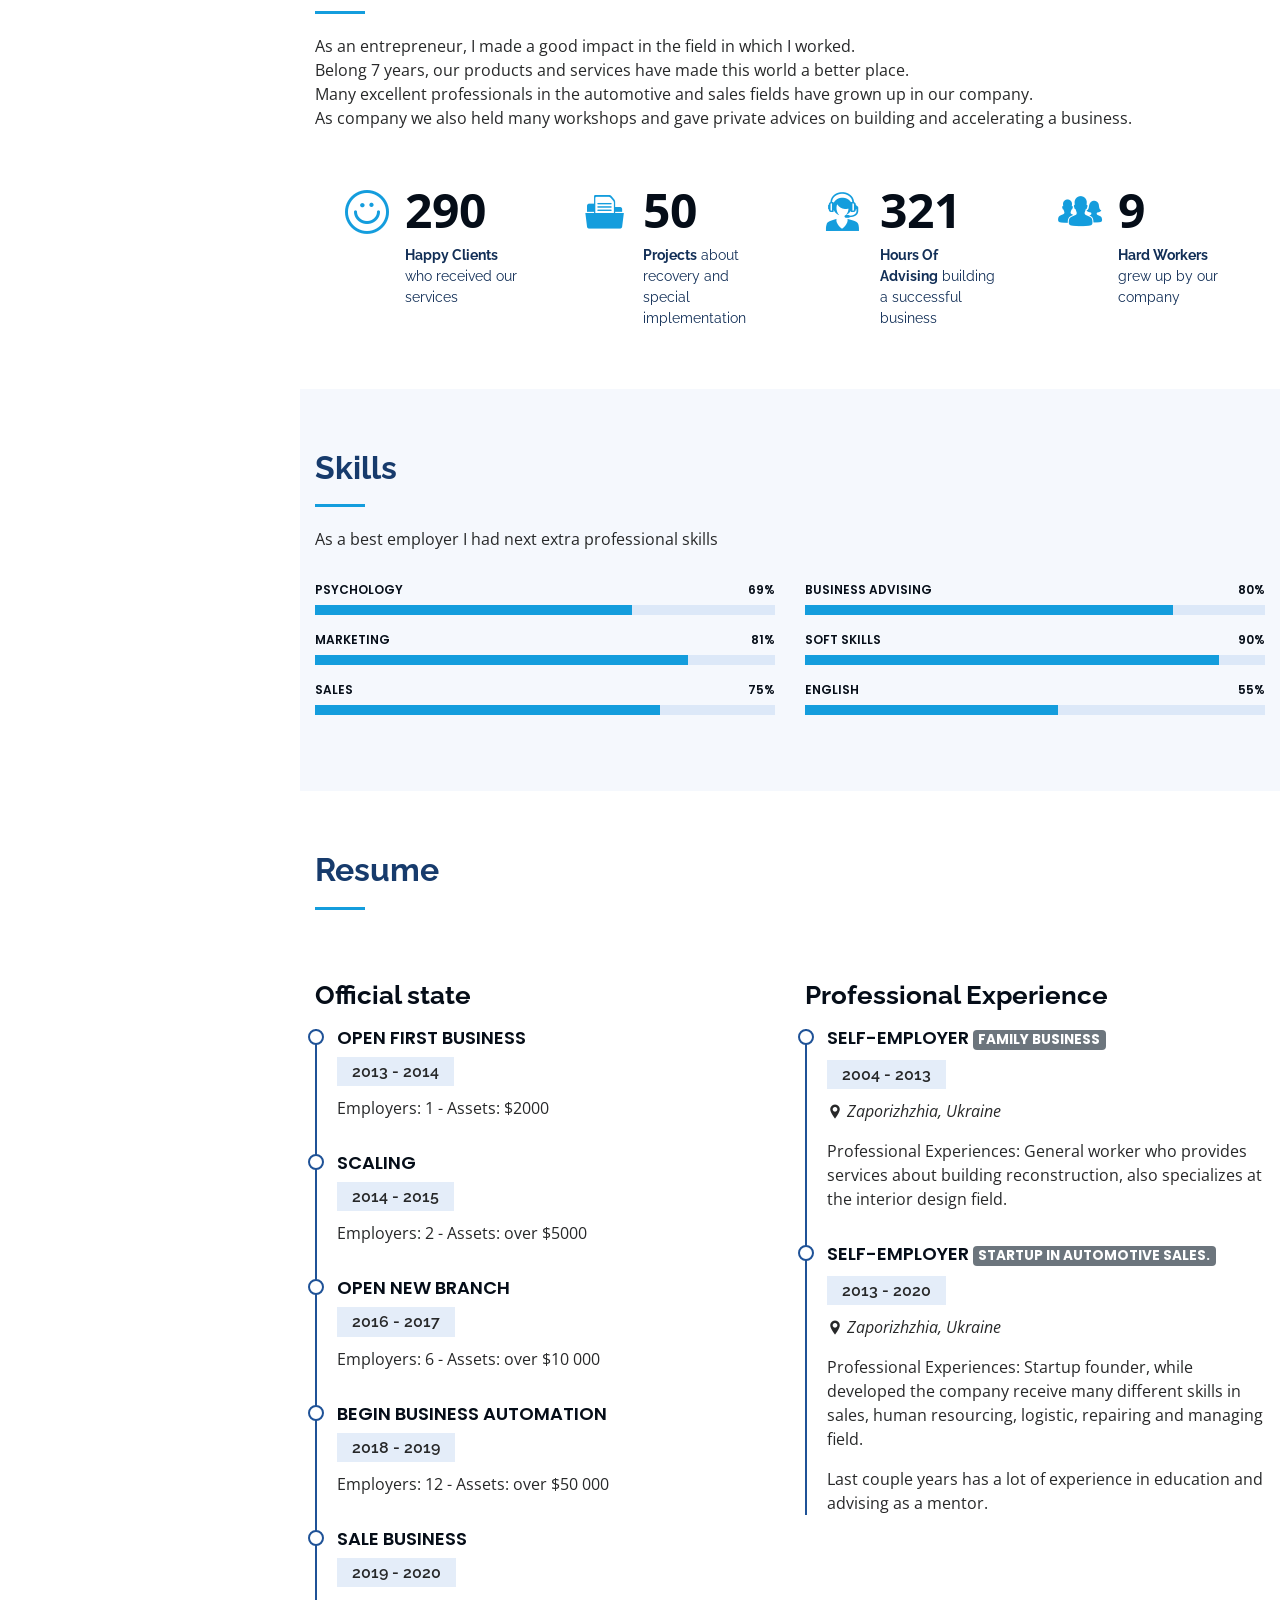
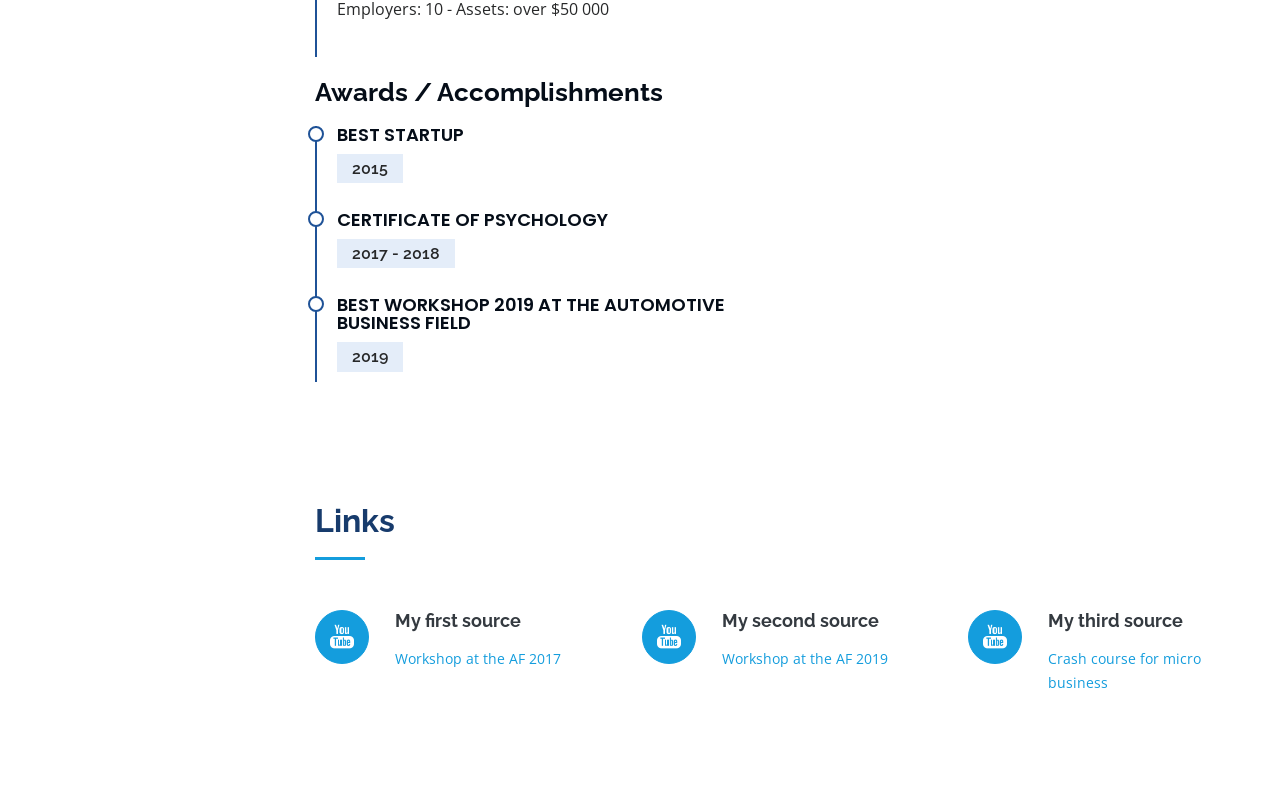
==== commit 018547e6: "update" ====
--- a/index.html
+++ b/index.html
@@ -54,7 +54,7 @@
           <!-- <a href="#" class="linkedin"><i class="bx bxl-linkedin"></i></a> -->
         </div>
         <div>
-          <p class="text-light"><i class="icofont-ui-email"> </i> <span> bolshoi.sergei@gmail.com</span></p>
+          <p class="text-light"><i class="icofont-ui-email"> </i> <span> s.bolshoi@gmail.com</span></p>
           <p class="text-light"><i class="icofont-phone"></i> <span> +380 63 973 1853</span></p>
         </div>
       </div>
@@ -79,13 +79,13 @@
         <img src="assets/img/profile-img.jpg" alt="" class="img-fluid rounded-circle">
         <h1 class="text-light"><a href="index.html">Sergiy Ovcharenko</a></h1>
         <div class="social-links mt-3 text-center">
-          <a href="https://www.facebook.com/kolya.malyarevich" class="facebook"><i class="bx bxl-facebook"></i></a>
-          <a href="https://www.instagram.com/kolya_maliarevych/" class="instagram"><i class="bx bxl-instagram"></i></a>
+          <a href="https://www.facebook.com/profile.php?id=100022226452163" class="facebook"><i class="bx bxl-facebook"></i></a>
+          <a href="https://www.instagram.com/bolshoi.sergei/" class="instagram"><i class="bx bxl-instagram"></i></a>
           <!-- <a href="#" class="linkedin"><i class="bx bxl-linkedin"></i></a> -->
         </div>
         <hr>
         <div>
-          <p class="text-light"><i class="icofont-ui-email"> </i> <span> bolshoi.sergei@gmail.com</span></p>
+          <p class="text-light"><i class="icofont-ui-email"> </i> <span> s.bolshoi@gmail.com</span></p>
           <p class="text-light"><i class="icofont-phone"></i> <span> +380 63 973 1853</span></p>
         </div>
       </div>
@@ -151,9 +151,9 @@
             </div>
             <p>
               <ul class="list-group">
-                <li><i class="icofont-check-alt"></i>I have been a professional adviser in small and micro business more than 5 years;</li>
-                <li><i class="icofont-check-alt"></i>I have experience in Psychology science;</li>
-                <li><i class="icofont-check-alt"></i>I am responsible, eager and professional person;</li>
+                <li><i class="icofont-check-alt"></i>I have been a professional small and micro business for over 5 years;</li>
+                <li><i class="icofont-check-alt"></i>As well I had practice experience in the psychology of science;</li>
+                <li><i class="icofont-check-alt"></i>Sure, I am responsible, eager and professional person;</li>
                 <li><i class="icofont-check-alt"></i>Moreover, I am appreciated and respected by close friends and teammates;</li>
                 <li><i class="icofont-check-alt"></i>The last, but not least I am in a great physical and psychological form.</li>
               </ul>
@@ -170,10 +170,10 @@
 
         <div class="section-title">
           <h2>Facts</h2>
-          <p>As an entrepreneur, I make a good impact in the field that I worked.</p>
-          <p>Belong 7 years, our service and out product make this world a better place.</p>
-          <p>Our company grow up many good professionals in the automotive field and sales.</p>
-          <p>Also we made many private workshops and provide private advising about business building.</p>
+          <p>As an entrepreneur, I made a good impact in the field in which I worked.</p>
+          <p>Belong 7 years, our products and services have made this world a better place.</p>
+          <p>Many excellent professionals in the automotive and sales fields have grown up in our company.</p>
+          <p>As company we also held many workshops and gave private advices on building and accelerating a business.</p>
         </div>
 
         <div class="row no-gutters">
@@ -182,7 +182,7 @@
             <div class="count-box">
               <i class="icofont-simple-smile"></i>
               <span data-toggle="counter-up">517</span>
-              <p><strong>Happy Clients</strong> that received our services</p>
+              <p><strong>Happy Clients</strong> who received our services</p>
             </div>
           </div>
 
@@ -198,7 +198,7 @@
             <div class="count-box">
               <i class="icofont-live-support"></i>
               <span data-toggle="counter-up">563</span>
-              <p><strong>Hours Of Advising</strong> for building successful business</p>
+              <p><strong>Hours Of Advising</strong> building a successful business</p>
             </div>
           </div>
 
@@ -206,7 +206,7 @@
             <div class="count-box">
               <i class="icofont-users-alt-5"></i>
               <span data-toggle="counter-up">15</span>
-              <p><strong>Hard Workers</strong> for whole company lifetime</p>
+              <p><strong>Hard Workers</strong> grew up by our company</p>
             </div>
           </div>
 
@@ -301,7 +301,7 @@
         <div class="row">
           <div class="col-lg-6" data-aos="fade-right">
 
-            <h3 class="resume-title">Official states</h3>
+            <h3 class="resume-title">Official state</h3>
             <div class="resume-item">
               <h4>Open first business</h4>
               <h5>2013 - 2014</h5>
@@ -318,7 +318,7 @@
               <p>Employers: 6 - Assets: over $10 000</p>
             </div>
             <div class="resume-item">
-              <h4>Start Automation</h4>
+              <h4>Begin business automation</h4>
               <h5>2018 - 2019</h5>
               <p>Employers: 12 - Assets: over $50 000</p>
             </div>
@@ -337,6 +337,10 @@
               <h4>Certificate of Psychology</h4>
               <h5>2017 - 2018</h5>
             </div>
+            <div class="resume-item">
+              <h4>Best workshop 2019 at the automotive business field</h4>
+              <h5>2019</h5>
+            </div>
           </div>
           <div class="col-lg-6" data-aos="fade-left" data-aos-delay="100">
             <h3 class="resume-title">Professional Experience</h3>
@@ -344,13 +348,17 @@
               <h4>Self-employer <span class="badge badge-secondary">Family business</span></h4>
               <h5>2004 - 2013</h5>
               <p><i class="icofont-location-pin"></i> <em> Zaporizhzhia, Ukraine</em></p>
-              <p>Professional Experiences: </p>
+              <p>Professional Experiences: General worker who provides services about building reconstruction,
+                also specializes at the interior design field.</p>
             </div>
             <div class="resume-item">
               <h4>Self-employer <span class="badge badge-secondary">Startup in automotive sales.</span></h4>
               <h5>2013 - 2020</h5>
               <p><i class="icofont-location-pin"></i> <em> Zaporizhzhia, Ukraine</em></p>
-              <p>Professional Experiences: </p>
+              <p>Professional Experiences: Startup founder, while developed the company receive many different skills in
+                sales, human resourcing, logistic, repairing and managing field.
+              </p>
+              <p>Last couple years has a lot of experience in education and advising as a mentor.</p>
             </div>
           </div>
         </div>
@@ -486,19 +494,19 @@
 
         <div class="row">
           <div class="col-lg-4 col-md-6 icon-box" data-aos="fade-up">
-            <a href="https://google.com"><div class="icon"><i class="icofont-brand-youtube"></i></div></a>
-            <h4 class="title"><a href="https://google.com">My first link</a></h4>
-            <p class="description"><a href="https://google.com">https://google.com</a></p>
+            <a href="https://youtube.com"><div class="icon"><i class="icofont-brand-youtube"></i></div></a>
+            <h4 class="title"><a href="https://youtube.com/">My first source</a></h4>
+            <p class="description"><a href="https://youtube.com/">Workshop at the AF 2017</a></p>
           </div>
           <div class="col-lg-4 col-md-6 icon-box" data-aos="fade-up">
-            <a href="https://google.com"><div class="icon"><i class="icofont-brand-youtube"></i></div></a>
-            <h4 class="title"><a href="https://google.com">My second link</a></h4>
-            <p class="description"><a href="https://google.com">https://google.com</a></p>
+            <a href="https://youtube.com"><div class="icon"><i class="icofont-brand-youtube"></i></div></a>
+            <h4 class="title"><a href="https://youtube.com/">My second source</a></h4>
+            <p class="description"><a href="https://youtube.com/">Workshop at the AF 2019</a></p>
           </div>
           <div class="col-lg-4 col-md-6 icon-box" data-aos="fade-up">
-            <a href="https://google.com"><div class="icon"><i class="icofont-brand-youtube"></i></div></a>
-            <h4 class="title"><a href="https://google.com">My third link</a></h4>
-            <p class="description"><a href="https://google.com">https://google.com</a></p>
+            <a href="https://youtube.com"><div class="icon"><i class="icofont-brand-youtube"></i></div></a>
+            <h4 class="title"><a href="https://youtube.com/">My third source</a></h4>
+            <p class="description"><a href="https://youtube.com/">Crash course for micro business</a></p>
           </div>
         </div>
 
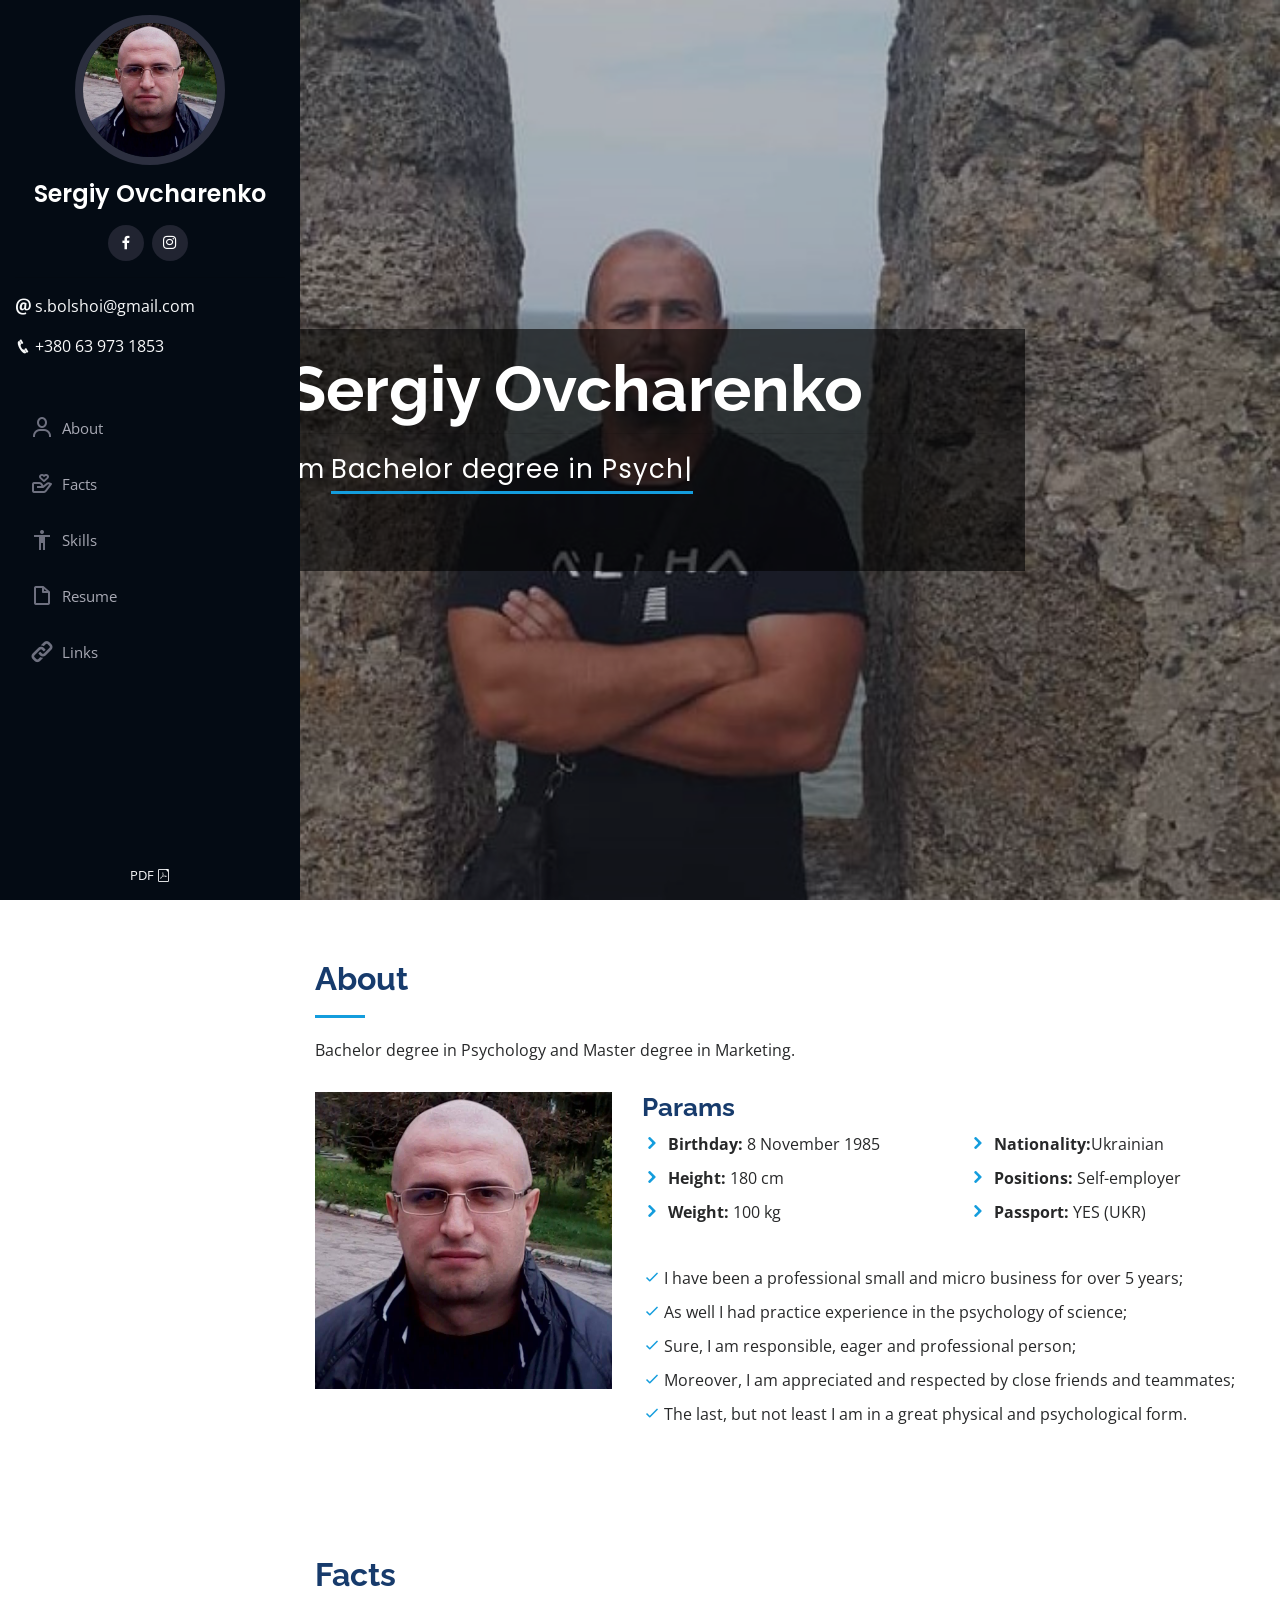
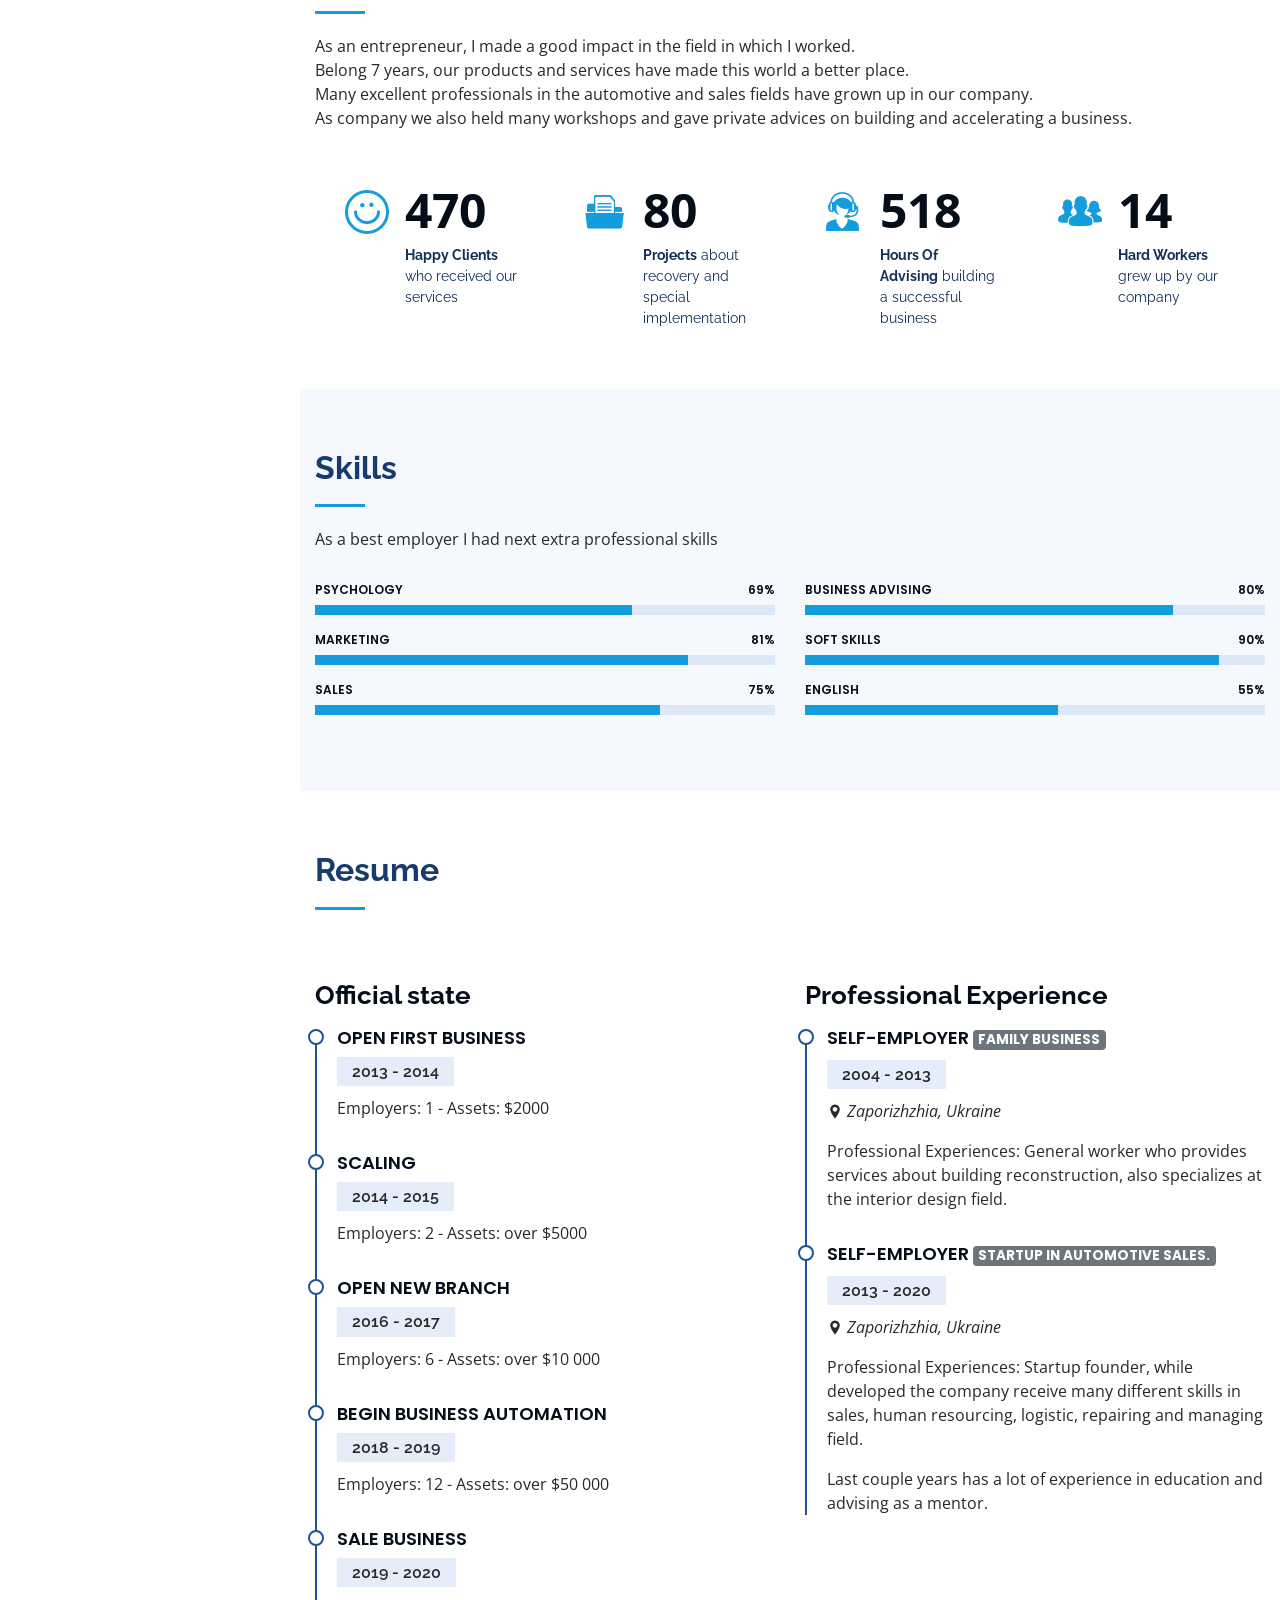
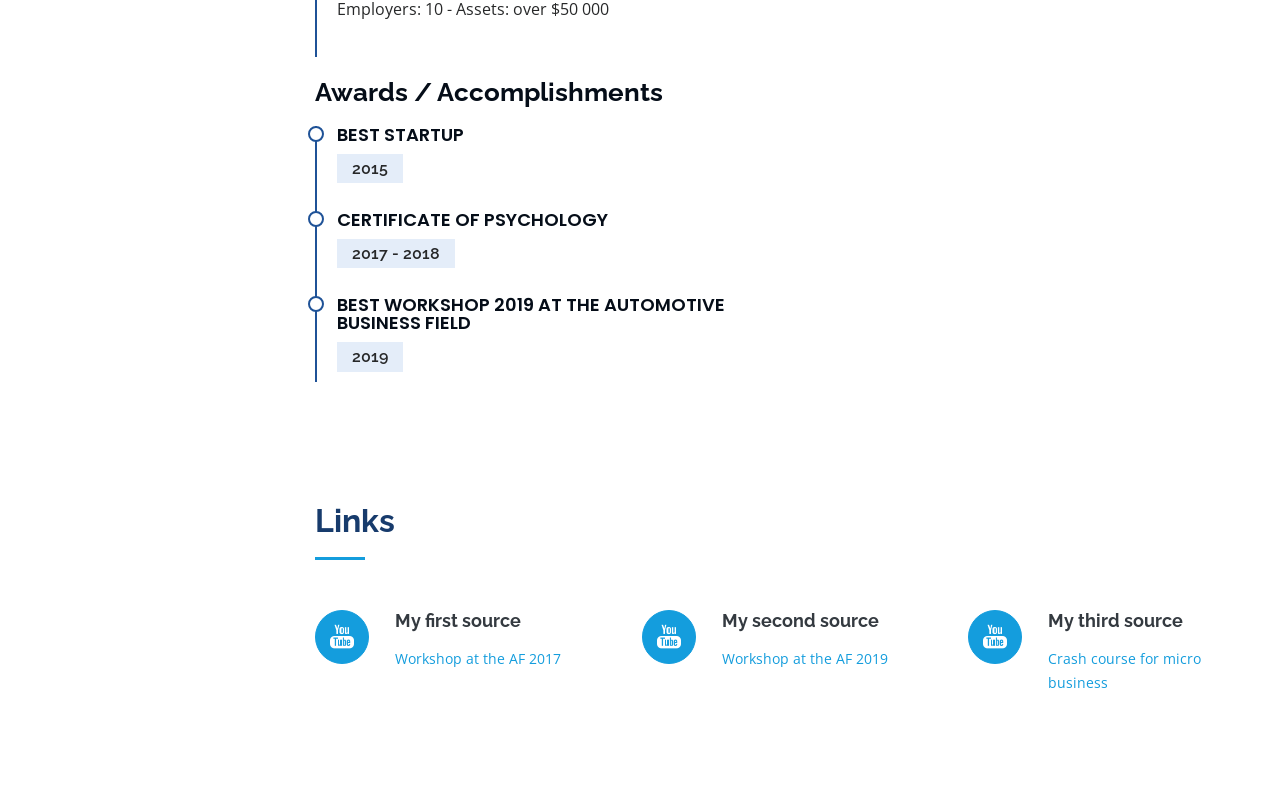
==== commit 069ecbc4: "update" ====
--- a/index.html
+++ b/index.html
@@ -136,7 +136,7 @@
             <div class="row">
               <div class="col-lg-6">
                 <ul>
-                  <li><i class="icofont-rounded-right"></i> <strong>Birthday:</strong> 8 November 1995</li>
+                  <li><i class="icofont-rounded-right"></i> <strong>Birthday:</strong> 8 November 1985</li>
                   <li><i class="icofont-rounded-right"></i> <strong>Height:</strong> 180 cm</li>
                   <li><i class="icofont-rounded-right"></i> <strong>Weight:</strong> 100 kg</li>
                 </ul>
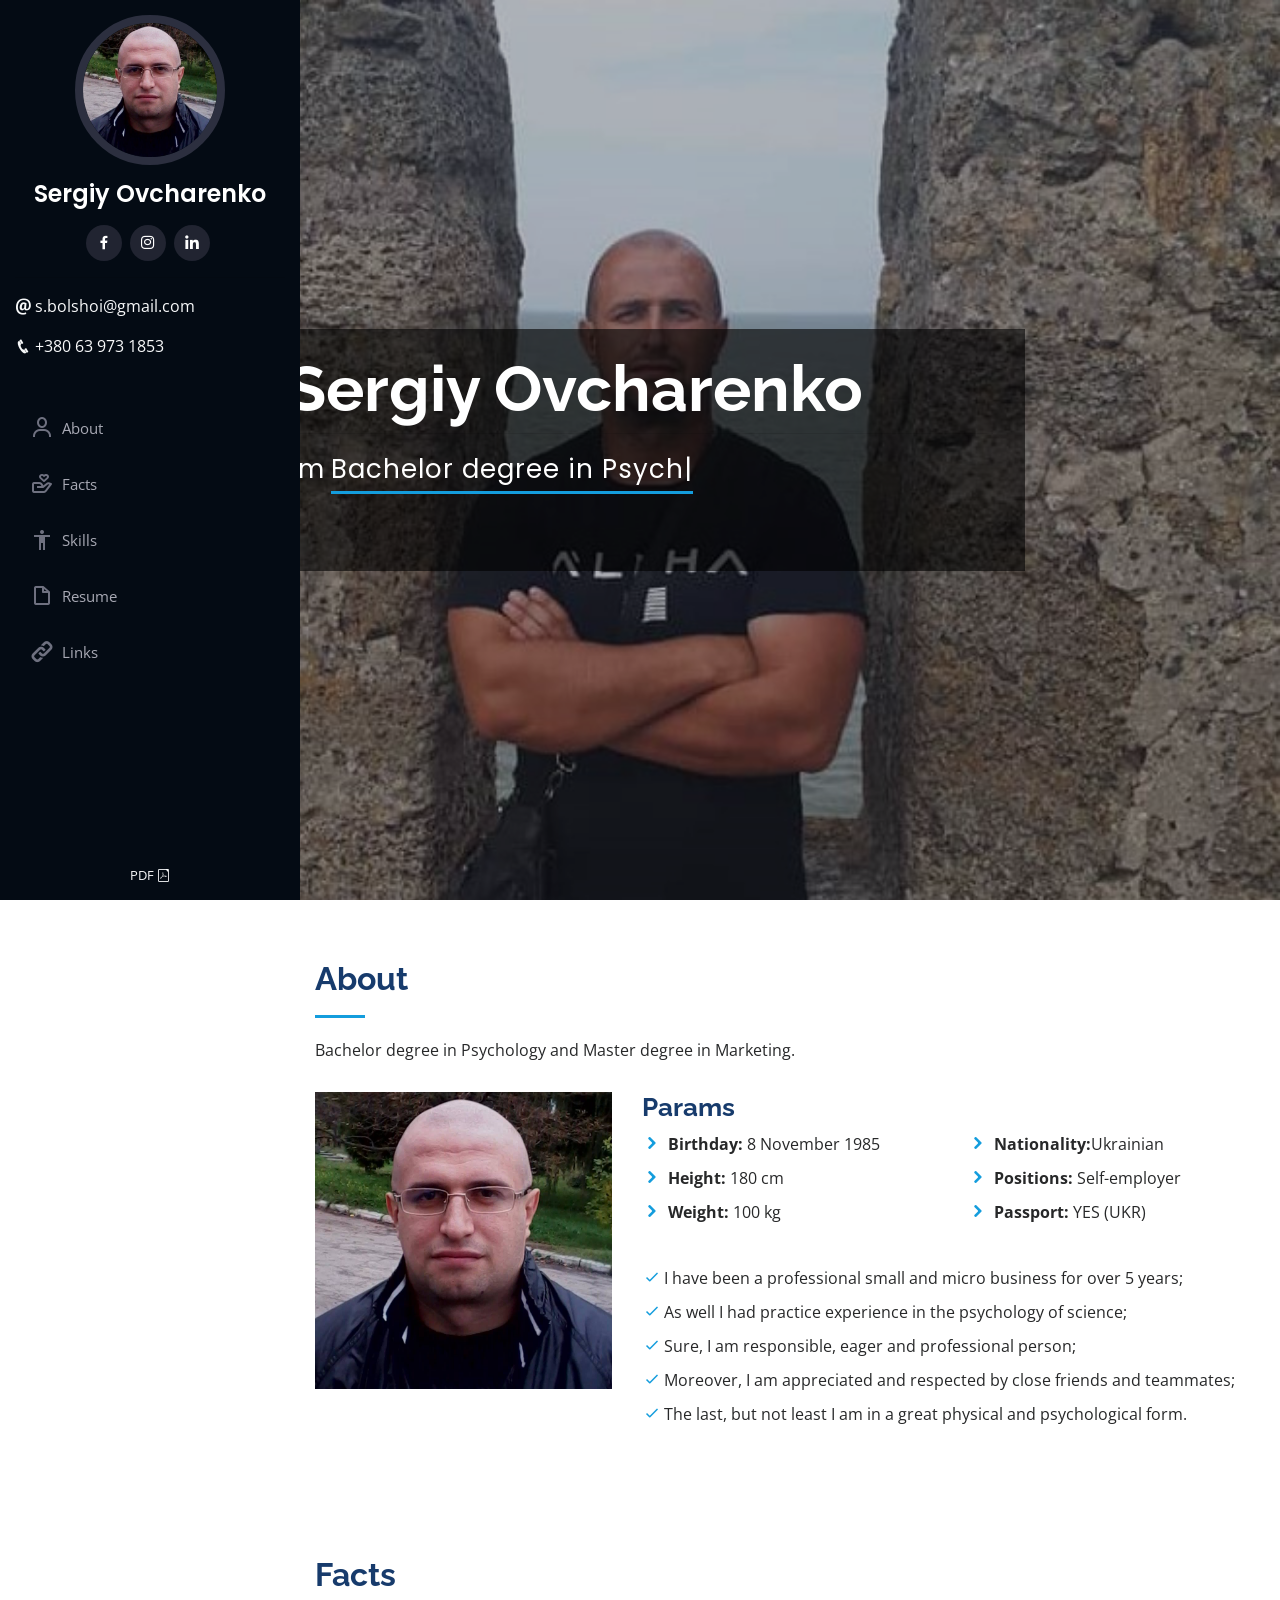
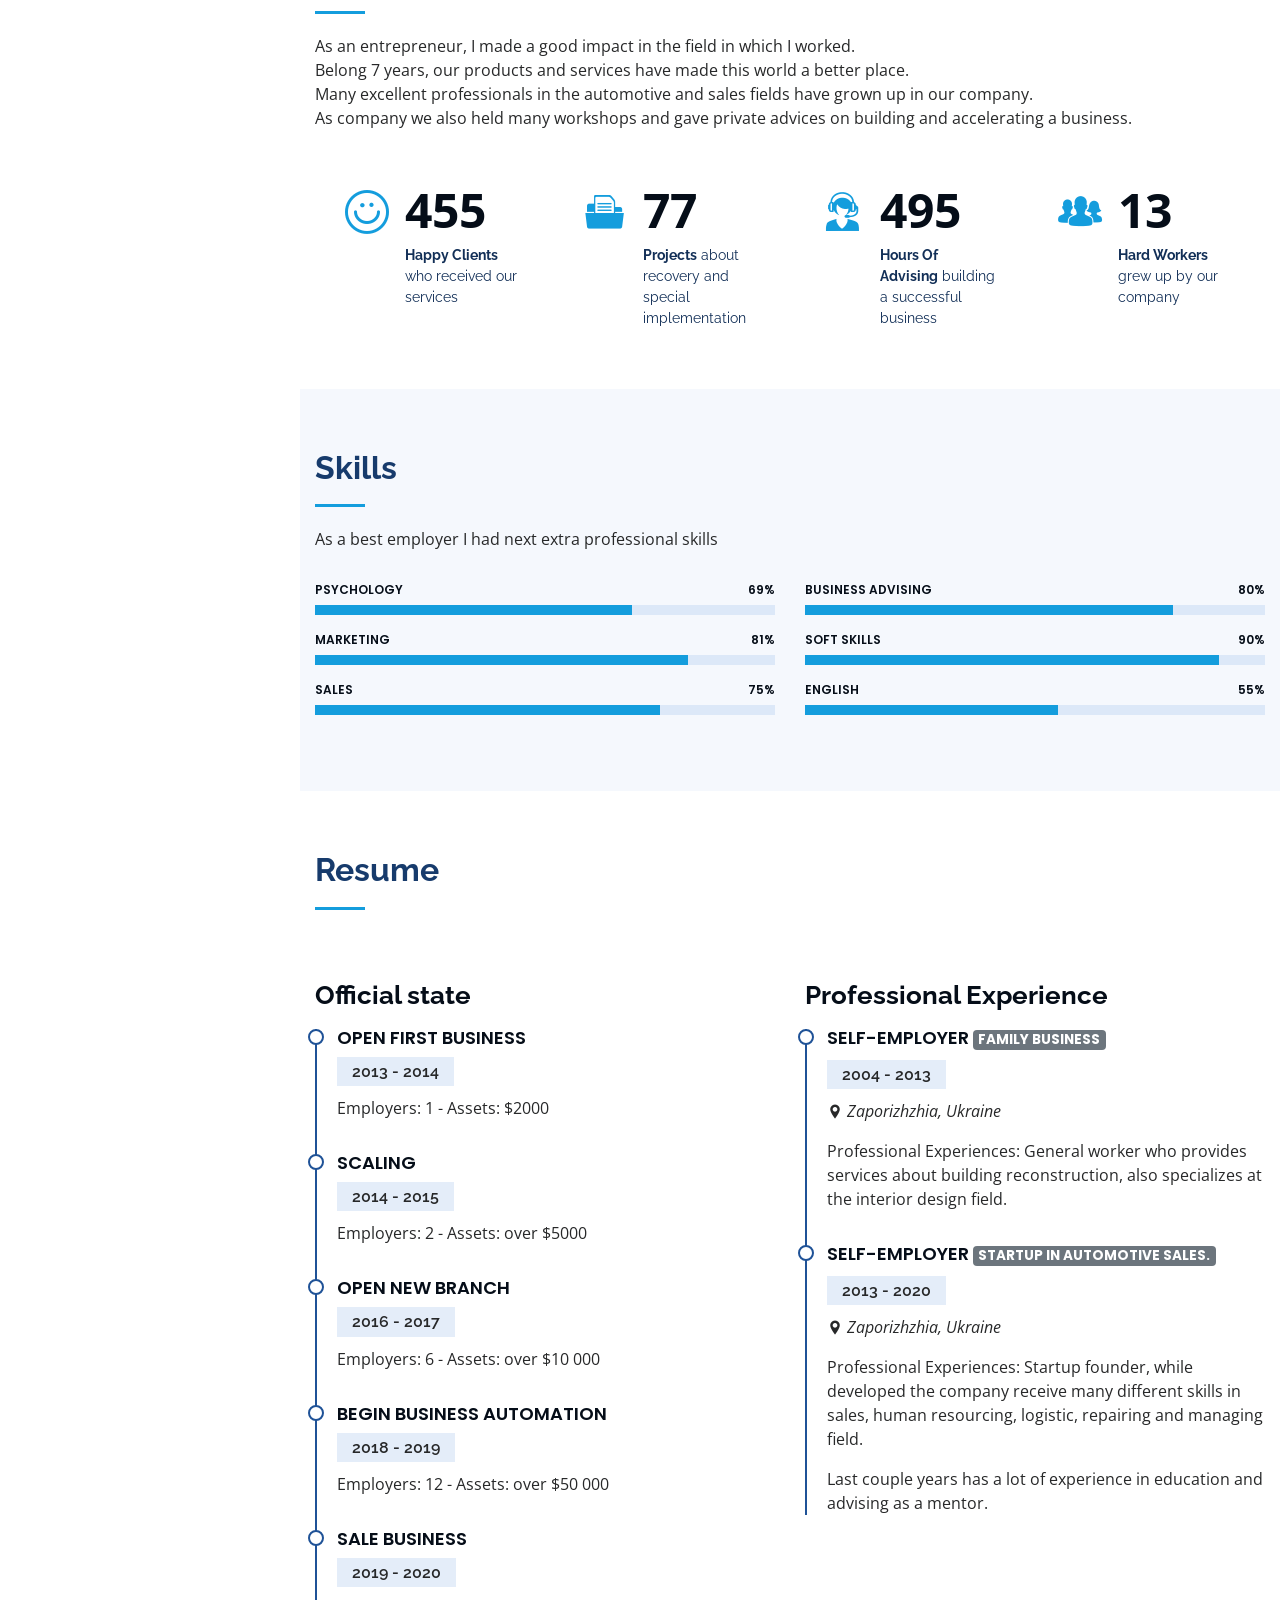
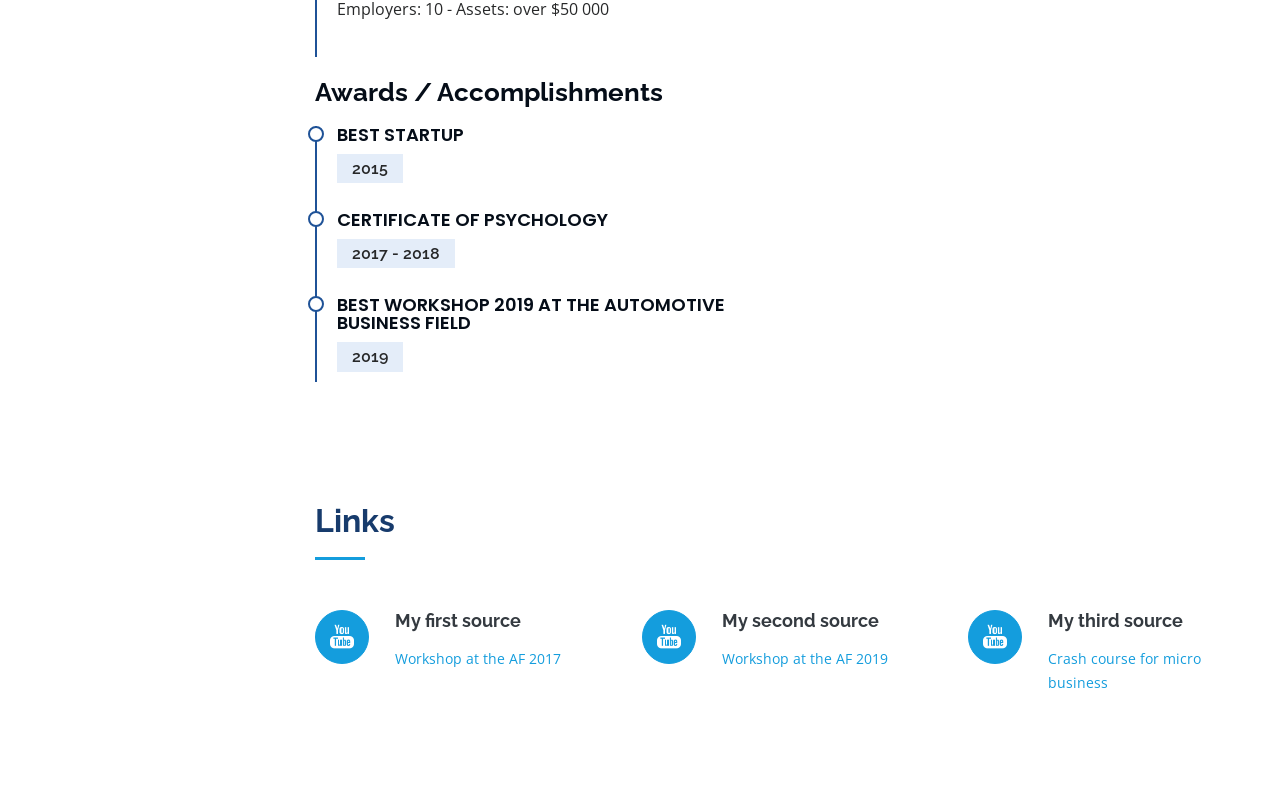
==== commit ea5cb962: "pdf + linkedIn" ====
--- a/index.html
+++ b/index.html
@@ -51,7 +51,7 @@
         <div class="social-links mt-3 text-center">
           <a href="https://www.facebook.com/profile.php?id=100022226452163" class="facebook"><i class="bx bxl-facebook"></i></a>
           <a href="https://www.instagram.com/bolshoi.sergei/" class="instagram"><i class="bx bxl-instagram"></i></a>
-          <!-- <a href="#" class="linkedin"><i class="bx bxl-linkedin"></i></a> -->
+          <a href="#" class="linkedin"><i class="bx bxl-linkedin"></i></a>
         </div>
         <div>
           <p class="text-light"><i class="icofont-ui-email"> </i> <span> s.bolshoi@gmail.com</span></p>
@@ -63,6 +63,8 @@
         <ul>
           <!-- <li class="active"><a href="#hero"><i class="bx bx-home"></i> <span>Home</span></a></li>  -->
           <li><a href="#about"><i class="bx bx-user"></i> <span>About</span></a></li>
+          <li><a href="#facts"><i class="bx bx-donate-heart"></i> <span>Facts</span></a></li>
+          <li><a href="#skills"><i class="bx bx-body"></i> <span>Skills</span></a></li>
           <li><a href="#resume"><i class="bx bx-file-blank"></i> <span>Resume</span></a></li>
           <li><a href="#links"><i class="icofont-link"></i> Links</a></li>
 
@@ -81,7 +83,7 @@
         <div class="social-links mt-3 text-center">
           <a href="https://www.facebook.com/profile.php?id=100022226452163" class="facebook"><i class="bx bxl-facebook"></i></a>
           <a href="https://www.instagram.com/bolshoi.sergei/" class="instagram"><i class="bx bxl-instagram"></i></a>
-          <!-- <a href="#" class="linkedin"><i class="bx bxl-linkedin"></i></a> -->
+          <a href="#" class="linkedin"><i class="bx bxl-linkedin"></i></a>
         </div>
         <hr>
         <div>
